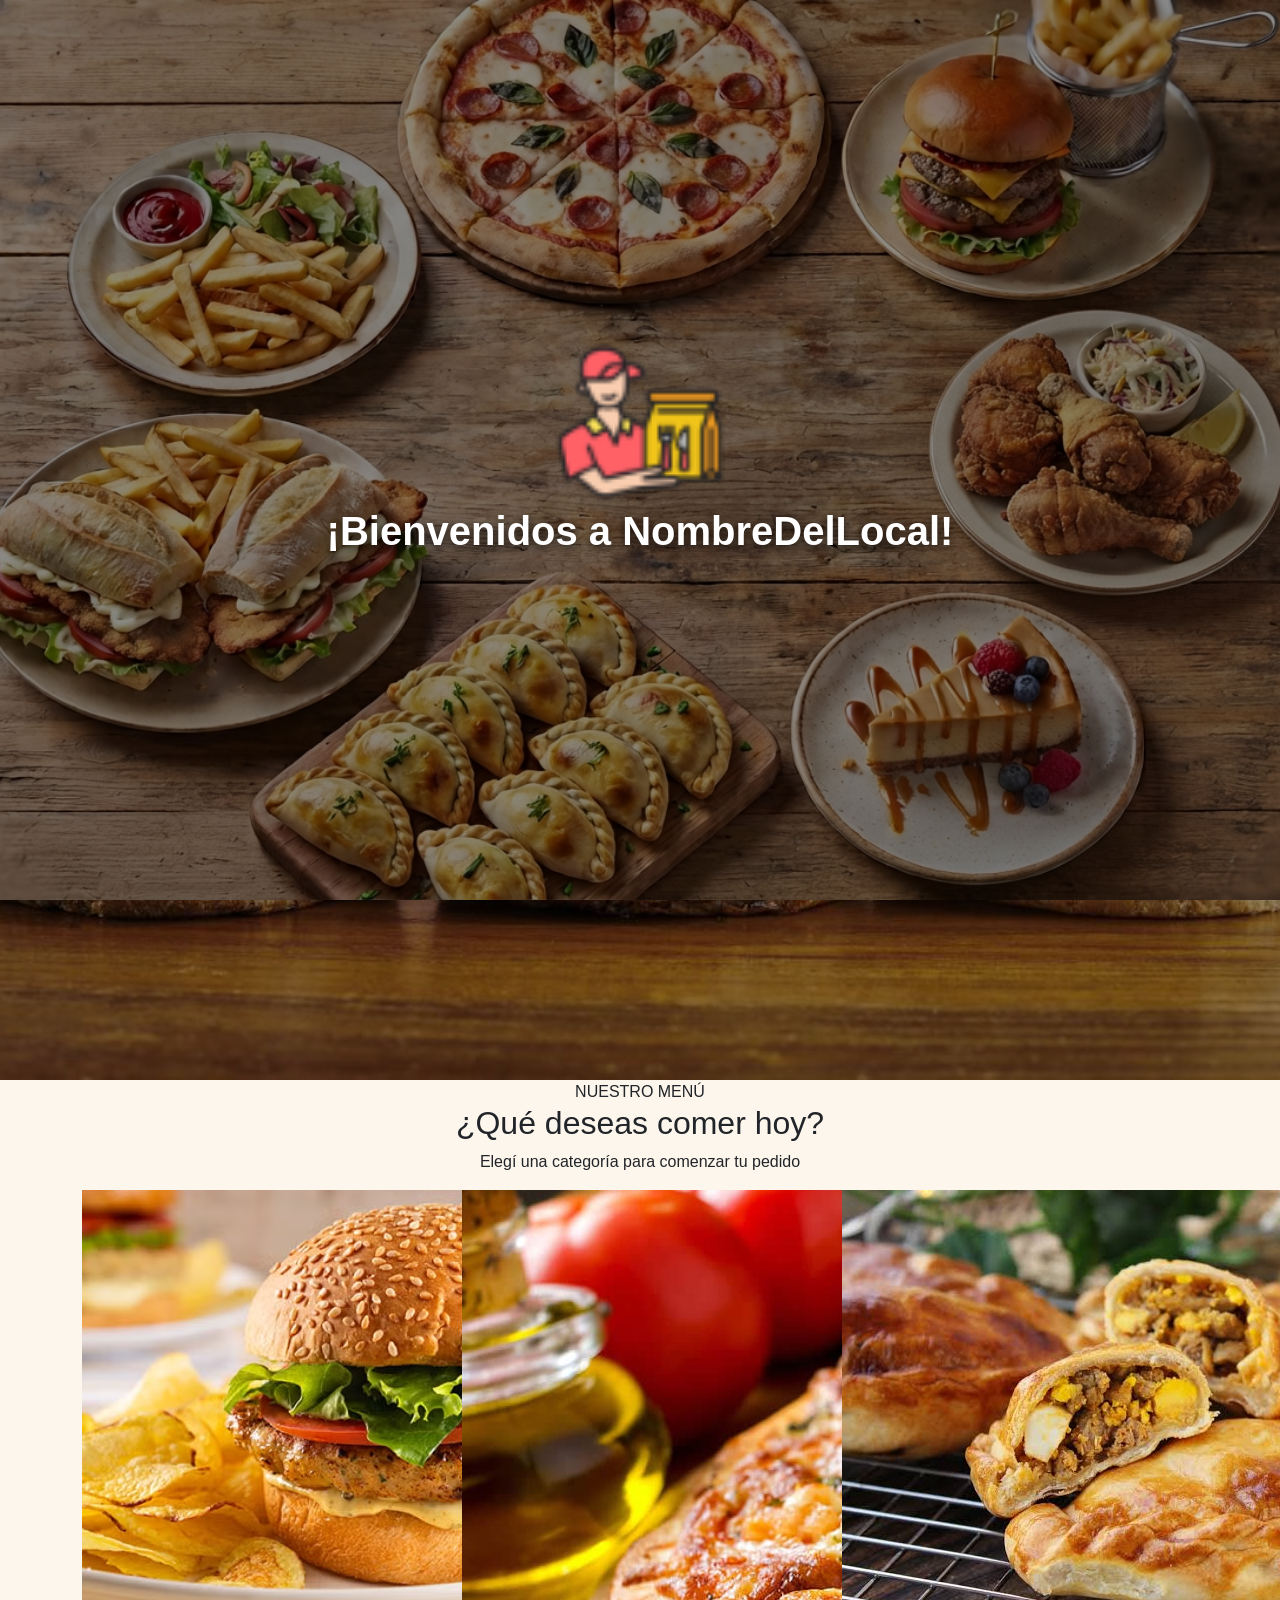
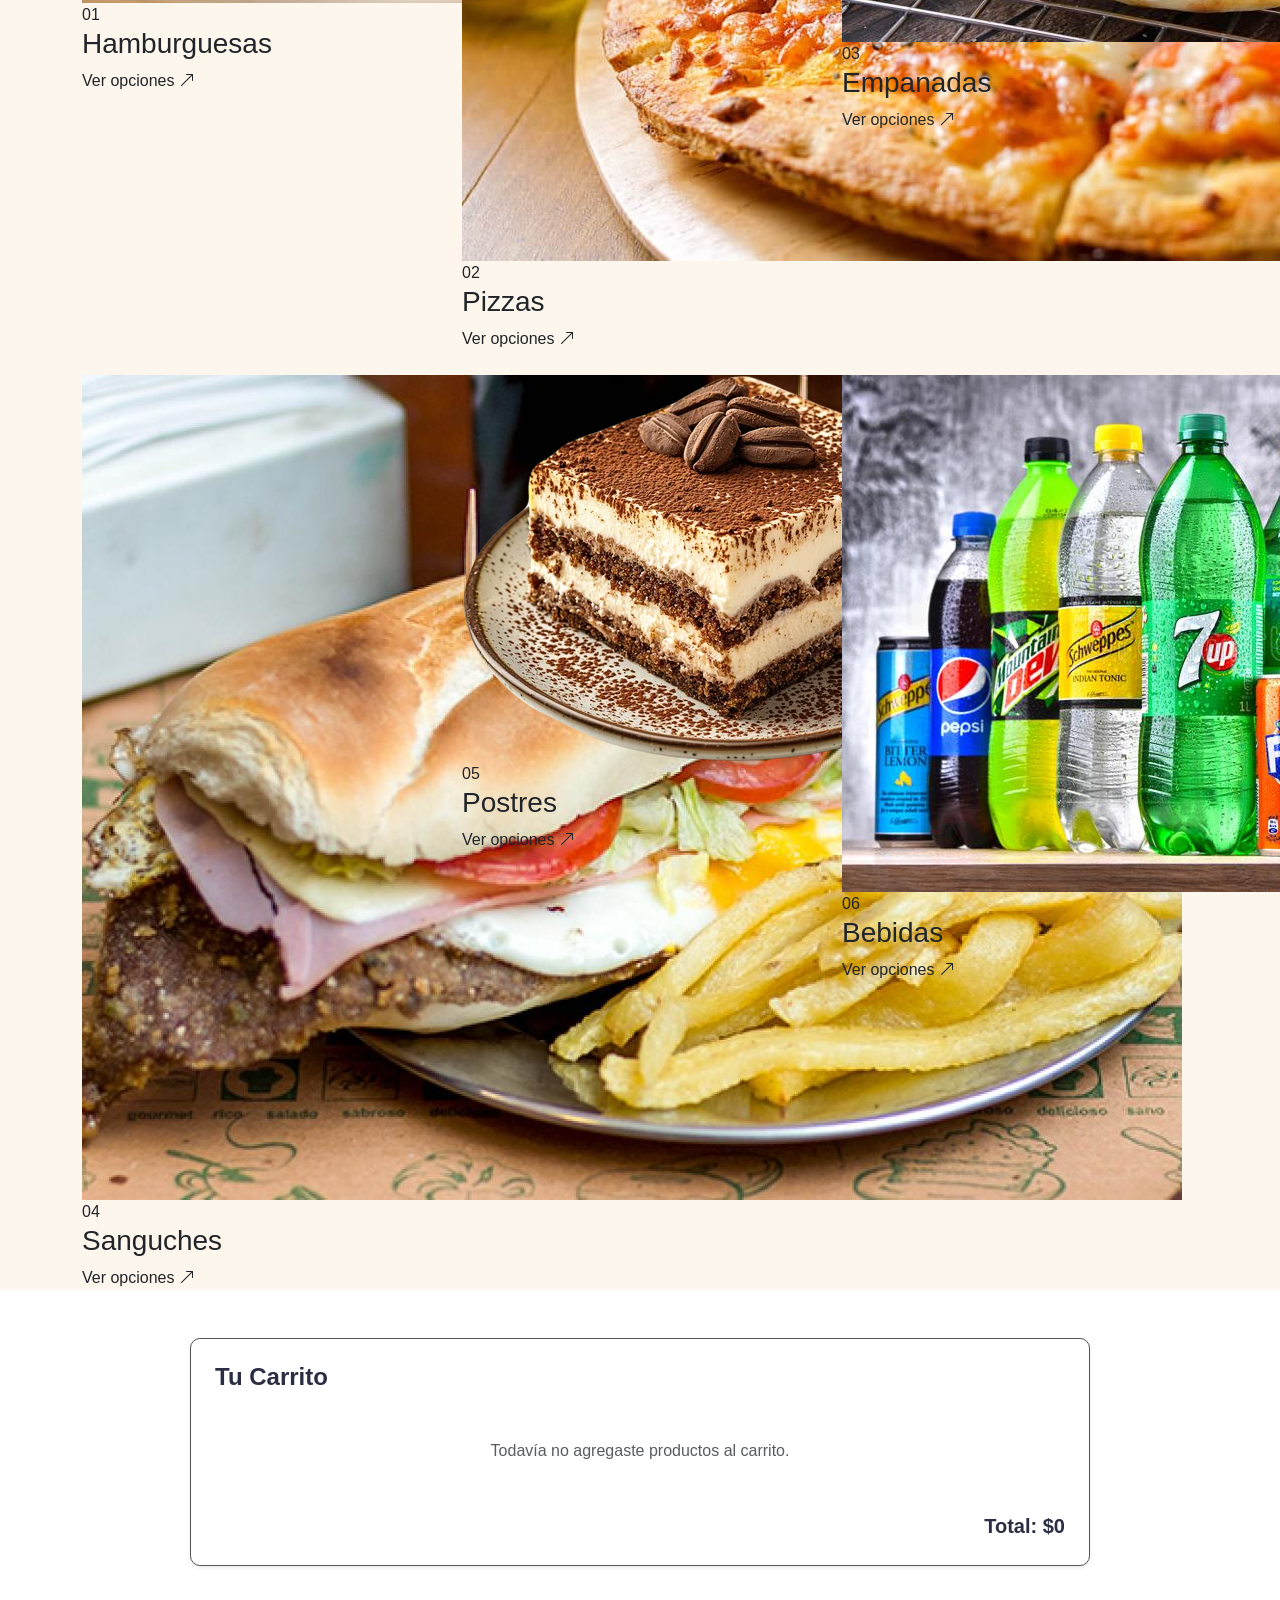
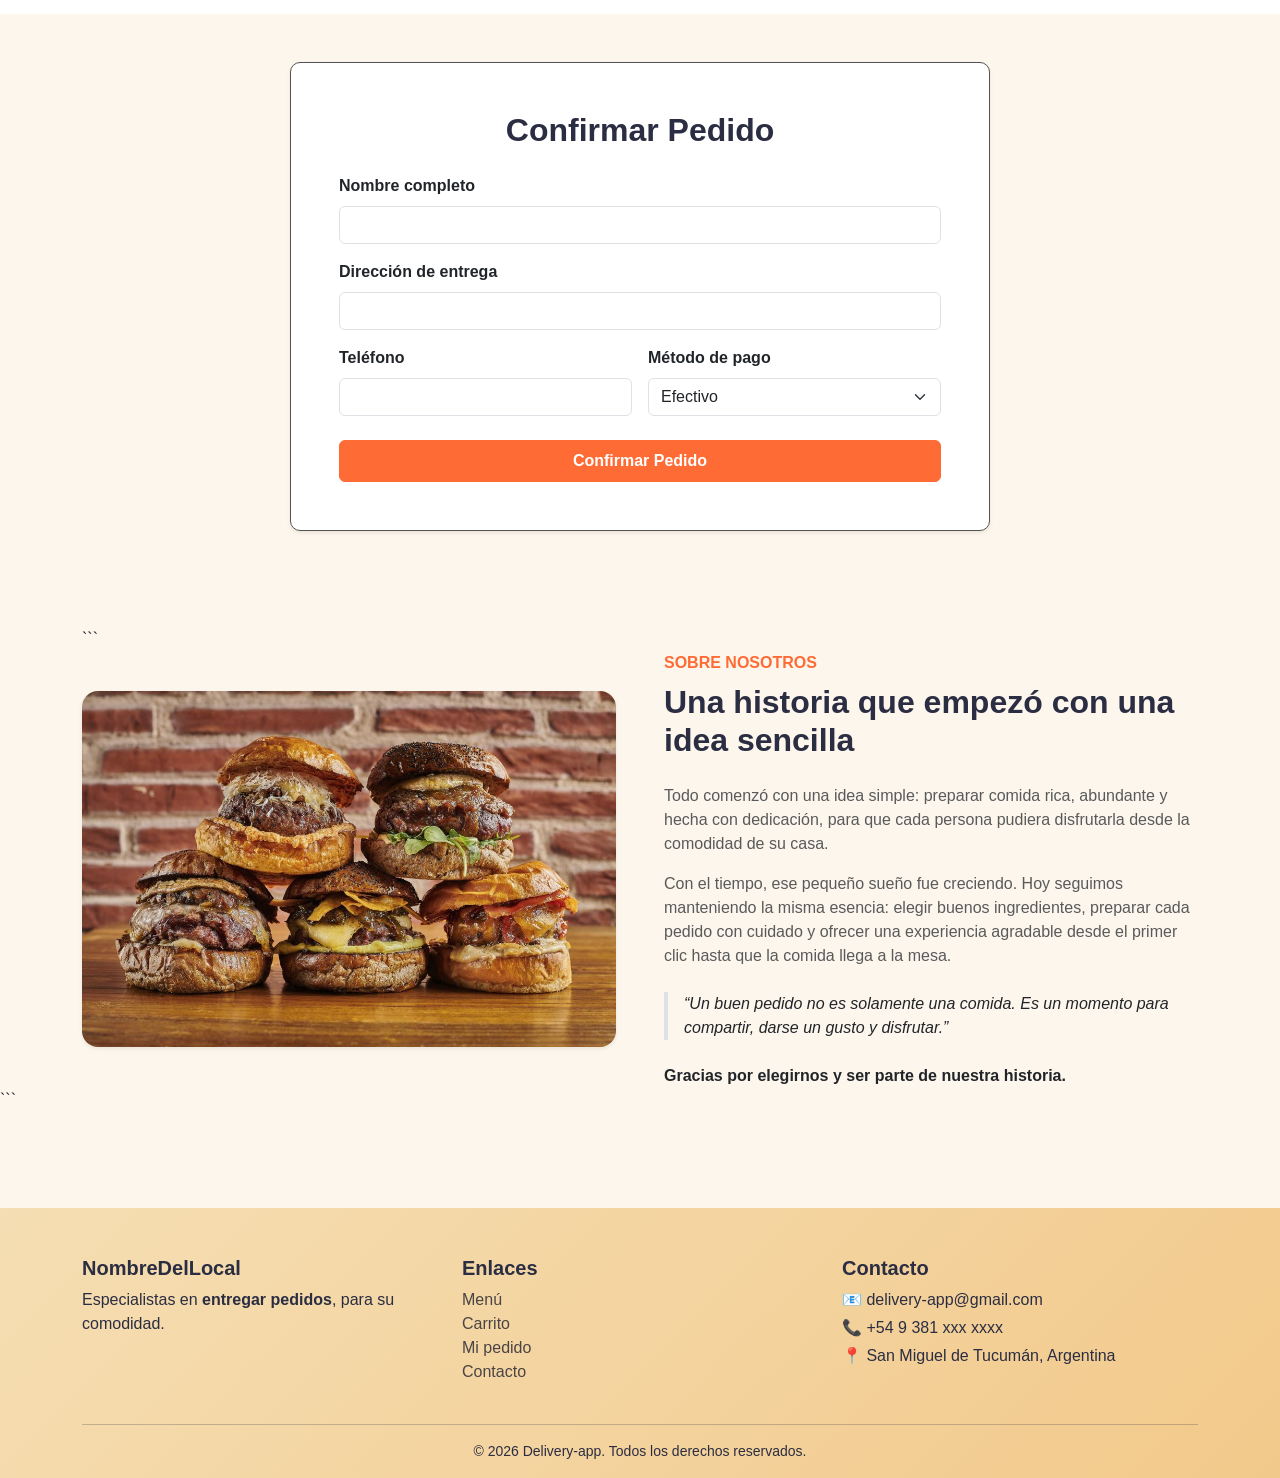
==== index.html @ f0e3ca79 "Merge branch 'dev' into feature/maquetado-header-presentacion-menuGeneral" ====
<!DOCTYPE html>
<html lang="es">
<head>
    <meta charset="UTF-8">
    <meta name="description" content="Aplicación web de pedidos de comida estilo delivery">
    <meta name="keywords" content="HTML, CSS, JavaScript, Bootstrap">
    <meta name="author" content="Pablo Cano, Kevin Mendoza, Alberto Exequiel and Matias Maza">
    <meta name="robots" content="index, follow">
    <meta name="viewport" content="width=device-width, initial-scale=1.0">
    <meta property="og:title" content="Delivery App - Pedidos de comida">
    <meta property="og:description" content="Pedí tu comida favorita online">
    <meta property="og:image" content="media/preview.jpg">
    <link href="https://cdn.jsdelivr.net/npm/bootstrap@5.3.3/dist/css/bootstrap.min.css" rel="stylesheet">
    <link rel="stylesheet" href="https://cdn.jsdelivr.net/npm/bootstrap-icons@1.11.3/font/bootstrap-icons.css">
    <link rel="stylesheet" href="style.css">
    <link rel="icon" href="media/favicon.ico" type="image/x-icon">
    <title>Delivery App</title>
</head>
<body>

    <!-- PRESENTACIÓN -->
    <div id="intro-screen" class="intro-screen">
        <div class="intro-content text-center text-white">
            <img src="media/favicon.ico" alt="Logo de NombreDelLocal" class="intro-logo">
            <h1 class="fw-bold">
                ¡Bienvenidos a NombreDelLocal!
            </h1>
        </div>
    </div>

    <!-- HEADER / HERO -->
    <header id="inicio" class="hero position-relative">

        <!-- CARRUSEL BOOTSTRAP -->
        <div id="heroCarousel" class="carousel slide hero-carousel" data-bs-ride="carousel" data-bs-interval="4000">
            <div class="carousel-inner h-100">
                <div class="carousel-item active h-100">
                    <img src="media/carrusel-producto1.jpg" class="d-block w-100 h-100 object-fit-cover"
                        alt="Hamburguesa de NombreDelLocal">
                </div>
                <div class="carousel-item h-100">
                    <img src="media/carrusel-producto2.avif" class="d-block w-100 h-100 object-fit-cover"
                        alt="Pizza de NombreDelLocal">
                </div>
                <div class="carousel-item h-100">
                    <img src="media/carrusel-producto3.jpg" class="d-block w-100 h-100 object-fit-cover"
                        alt="Sandwich de milanesa de NombreDelLocal">
                </div>
                <div class="carousel-item h-100">
                    <img src="media/carrusel-producto4.jpg" class="d-block w-100 h-100 object-fit-cover"
                        alt="Empanadas de NombreDelLocal">
                </div>
                <div class="carousel-item h-100">
                    <img src="media/carrusel-producto5.avif" class="d-block w-100 h-100 object-fit-cover"
                        alt="Postres de NombreDelLocal">
                </div>
            </div>
        </div>

        <!-- Oscurecimiento del carrusel -->
        <div class="hero-overlay"></div>

        <!-- NAVBAR -->
        <nav class="navbar navbar-expand-lg brand-navbar">
            <div class="container-fluid px-4">
                <button class="navbar-toggler ms-auto" type="button" data-bs-toggle="collapse"
                    data-bs-target="#navbarNav" aria-controls="navbarNav" aria-expanded="false" aria-label="Abrir menú">
                    <span class="navbar-toggler-icon"></span>
                </button>
                <div class="collapse navbar-collapse" id="navbarNav">
                    <ul class="navbar-nav w-100 justify-content-around align-items-center">
                        <li class="nav-item">
                            <a class="nav-link" href="#inicio">
                                Inicio
                            </a>
                        </li>
                        <li class="nav-item">
                            <a class="nav-link" href="#menu">
                                Menú
                            </a>
                        </li>
                        <li class="nav-item">
                            <a class="nav-link" href="#pedido">
                                Mi pedido
                            </a>
                        </li>
                        <li class="nav-item">
                            <a class="nav-link" href="#sobre-nosotros">
                                Sobre Nosotros
                            </a>
                        </li>
                        <li class="nav-item">
                            <a class="nav-link" href="#contacto">
                                Contacto
                            </a>
                        </li>
                    </ul>
                </div>
            </div>
        </nav>


        <!-- CONTENIDO DEL HERO -->
        <div class="hero-content position-relative text-center text-white">
            <img src="media/favicon.ico" alt="Logo de NombreDelLocal" class="hero-logo">
            <h1 class="display-4 fw-bold">
                ¡Bienvenidos a NombreDelLocal!
            </h1>
        </div>

    </header>

    <main>

        <!-- SECCIÓN MENÚ -->
<section id="menu" class="menu-section">

    <div class="container">

        <!-- Encabezado -->
        <div class="menu-header text-center">
            <span class="menu-kicker">NUESTRO MENÚ</span>

            <h2>¿Qué deseas comer hoy?</h2>

            <p>
                Elegí una categoría para comenzar tu pedido
            </p>
        </div>


        <!--
        ============================================================
        PUNTO DE CONEXIÓN PARA EL SUBMENÚ
        ============================================================

        COMPAÑERO:
        Las tarjetas de abajo representan las CATEGORÍAS GENERALES.

        Cada una tiene un atributo "data-category" que identifica
        la categoría seleccionada:

            hamburguesas
            pizzas
            empanadas
            sanguches
            postres
            bebidas

        Cuando desarrolles el SUBMENÚ DE PRODUCTOS, podés utilizar
        estos atributos para detectar qué categoría seleccionó
        el usuario.

        Ejemplo:

            data-category="hamburguesas"

        También podés agregar acá el contenedor donde aparecerán
        los productos específicos después de seleccionar una
        categoría.

        NO ES NECESARIO MODIFICAR EL DISEÑO DE ESTAS TARJETAS.
        ============================================================
        -->


        <!-- Contenedor general de categorías -->
        <div class="menu-categories">

            <div class="row g-4 justify-content-center">


                <!-- *Hamburguesas* -->
                <div class="col-12 col-sm-6 col-lg-4">

                    <div
                        class="category-card"
                        data-category="hamburguesas"
                    >

                        <img
                            src="media/producto1.avif"
                            alt="Hamburguesas"
                            class="category-image"
                        >

                        <div class="category-overlay">

                            <div class="category-content">

                                <span class="category-number">01</span>

                                <h3>Hamburguesas</h3>

                                <span class="category-action">
                                    Ver opciones
                                    <i class="bi bi-arrow-up-right"></i>
                                </span>

                            </div>

                        </div>

                    </div>

                </div>


                <!-- *Pizzas* -->
                <div class="col-12 col-sm-6 col-lg-4">

                    <div
                        class="category-card"
                        data-category="pizzas"
                    >

                        <img
                            src="media/producto2.jpg"
                            alt="Pizzas"
                            class="category-image"
                        >

                        <div class="category-overlay">

                            <div class="category-content">

                                <span class="category-number">02</span>

                                <h3>Pizzas</h3>

                                <span class="category-action">
                                    Ver opciones
                                    <i class="bi bi-arrow-up-right"></i>
                                </span>

                            </div>

                        </div>

                    </div>

                </div>


                <!-- *Empanadas* -->
                <div class="col-12 col-sm-6 col-lg-4">

                    <div
                        class="category-card"
                        data-category="empanadas"
                    >

                        <img
                            src="media/producto4.jpg"
                            alt="Empanadas"
                            class="category-image"
                        >

                        <div class="category-overlay">

                            <div class="category-content">

                                <span class="category-number">03</span>

                                <h3>Empanadas</h3>

                                <span class="category-action">
                                    Ver opciones
                                    <i class="bi bi-arrow-up-right"></i>
                                </span>

                            </div>

                        </div>

                    </div>

                </div>


                <!-- *Sanguches* -->
                <div class="col-12 col-sm-6 col-lg-4">

                    <div
                        class="category-card"
                        data-category="sanguches"
                    >

                        <img
                            src="media/producto3.png"
                            alt="Sanguches"
                            class="category-image"
                        >

                        <div class="category-overlay">

                            <div class="category-content">

                                <span class="category-number">04</span>

                                <h3>Sanguches</h3>

                                <span class="category-action">
                                    Ver opciones
                                    <i class="bi bi-arrow-up-right"></i>
                                </span>

                            </div>

                        </div>

                    </div>

                </div>


                <!-- *Postres* -->
                <div class="col-12 col-sm-6 col-lg-4">

                    <div
                        class="category-card"
                        data-category="postres"
                    >

                        <img
                            src="media/producto5.webp"
                            alt="Postres"
                            class="category-image"
                        >

                        <div class="category-overlay">

                            <div class="category-content">

                                <span class="category-number">05</span>

                                <h3>Postres</h3>

                                <span class="category-action">
                                    Ver opciones
                                    <i class="bi bi-arrow-up-right"></i>
                                </span>

                            </div>

                        </div>

                    </div>

                </div>


                <!-- *Bebidas* -->
                <div class="col-12 col-sm-6 col-lg-4">

                    <div
                        class="category-card"
                        data-category="bebidas"
                    >

                        <img
                            src="media/producto6.jpg"
                            alt="Bebidas"
                            class="category-image"
                        >

                        <div class="category-overlay">

                            <div class="category-content">

                                <span class="category-number">06</span>

                                <h3>Bebidas</h3>

                                <span class="category-action">
                                    Ver opciones
                                    <i class="bi bi-arrow-up-right"></i>
                                </span>

                            </div>

                        </div>

                    </div>

                </div>


            </div>

        </div>

    </div>

</section>

        <!-- SECCIÓN CARRITO -->
        <aside id="carrito" class="py-5 bg-white">
            <div class="container">
                <div class="card shadow-sm brand-card mx-auto" style="max-width: 900px;">
                    <div class="card-body p-4">
                        <h2 class="h4 fw-bold mb-4 brand-title">Tu Carrito</h2>
                        <ul class="list-group list-group-flush">
                            <li class="list-group-item d-flex flex-column flex-md-row align-items-md-center justify-content-between gap-3 py-3" data-id="1">
                                <span class="fw-bold">Hamburguesa Clásica</span>
                                <div class="d-flex align-items-center gap-2">
                                    <button class="btn btn-sm brand-btn-primary" type="button">-</button>
                                    <span class="fw-bold">1</span>
                                    <button class="btn btn-sm brand-btn-primary" type="button">+</button>
                                </div>
                                <span class="fw-bold text-end">$11.999</span>
                                <button class="btn btn-sm btn-danger" type="button">Eliminar</button>
                            </li>
                        </ul>
                        <div class="d-flex justify-content-end mt-4">
                            <p class="fs-5 fw-bold brand-title mb-0">Total: <span id="total-precio">$11.999</span></p>
                        </div>
                    </div>
                </div>
            </div>
        </aside>

        <!-- SECCIÓN FORMULARIO DE PEDIDO -->
        <section id="pedido" class="py-5">
            <div class="container">
                <div class="card shadow-sm brand-card mx-auto" style="max-width: 700px;">
                    <div class="card-body p-4 p-md-5">
                        <h2 class="text-center fw-bold mb-4 brand-title">Confirmar Pedido</h2>
                        <form id="form-pedido" class="row g-3">
                            <div class="col-12">
                                <label for="nombre" class="form-label fw-semibold">Nombre completo</label>
                                <input type="text" class="form-control" id="nombre" name="nombre" required>
                            </div>

                            <div class="col-12">
                                <label for="direccion" class="form-label fw-semibold">Dirección de entrega</label>
                                <input type="text" class="form-control" id="direccion" name="direccion" required>
                            </div>

                            <div class="col-12 col-md-6">
                                <label for="telefono" class="form-label fw-semibold">Teléfono</label>
                                <input type="tel" class="form-control" id="telefono" name="telefono" required>
                            </div>

                            <div class="col-12 col-md-6">
                                <label for="metodo-pago" class="form-label fw-semibold">Método de pago</label>
                                <select class="form-select" id="metodo-pago" name="metodo-pago">
                                    <option value="efectivo">Efectivo</option>
                                    <option value="tarjeta">Tarjeta</option>
                                    <option value="transferencia">Transferencia</option>
                                </select>
                            </div>

                            <div class="col-12 mt-4">
                                <button type="submit" class="btn brand-btn-primary w-100 py-2 fw-bold">Confirmar Pedido</button>
                            </div>
                        </form>
                    </div>
                </div>
            </div>
        </section>

        <!-- SECCIÓN CONFIRMACIÓN -->
        <section id="confirmacion" class="py-5 d-none">
            <div class="container">
                <div class="alert brand-alert-success text-center mx-auto p-4 shadow-sm" style="max-width: 700px;">
                    <h2 class="h4 fw-bold">¡Pedido Confirmado!</h2>
                    <p class="mb-1">Gracias por tu compra. Tu pedido está siendo preparado.</p>
                    <p id="resumen-pedido" class="fw-bold mb-0"></p>
                </div>
            </div>
        </section>

        <!-- SECCIÓN SOBRE NOSOTROS -->

        <section id="sobre-nosotros" class="py-5">
            <div class="container">

        ```
            <div class="row align-items-center g-5">

                <!-- Imagen -->
                <div class="col-12 col-lg-6">
                    <img
                        src="media/carrusel-producto1.jpg"
                        class="img-fluid rounded-4 shadow-sm w-100"
                        alt="Comida preparada por NombreDelLocal"
                    >
                </div>

                <!-- Historia -->
                <div class="col-12 col-lg-6">

                    <p class="fw-bold mb-2 brand-precio">
                        SOBRE NOSOTROS
                    </p>

                    <h2 class="fw-bold mb-4 brand-title">
                        Una historia que empezó con una idea sencilla
                    </h2>

                    <p class="text-muted">
                        Todo comenzó con una idea simple: preparar comida rica,
                        abundante y hecha con dedicación, para que cada persona
                        pudiera disfrutarla desde la comodidad de su casa.
                    </p>

                    <p class="text-muted">
                        Con el tiempo, ese pequeño sueño fue creciendo. Hoy
                        seguimos manteniendo la misma esencia: elegir buenos
                        ingredientes, preparar cada pedido con cuidado y ofrecer
                        una experiencia agradable desde el primer clic hasta
                        que la comida llega a la mesa.
                    </p>

                    <blockquote class="border-start border-4 ps-3 my-4">
                        <p class="fst-italic mb-0">
                            “Un buen pedido no es solamente una comida.
                            Es un momento para compartir, darse un gusto
                            y disfrutar.”
                        </p>
                    </blockquote>

                    <p class="fw-bold mb-0">
                        Gracias por elegirnos y ser parte de nuestra historia.
                    </p>

                </div>

            </div>

        </div>
        ```

        </section>



    </main>

    <!-- FOOTER -->
    <footer class="brand-footer pt-5 pb-3 mt-5">
        <div class="container">
            <div class="row g-4">
                <div class="col-12 col-md-4">
                    <h3 class="h5 fw-bold">NombreDelLocal</h3>
                    <p>Especialistas en <strong>entregar pedidos</strong>, para su comodidad.</p>
                </div>

                <div class="col-12 col-md-4">
                    <h3 class="h5 fw-bold">Enlaces</h3>
                    <ul class="list-unstyled">
                        <li><a href="#menu" class="brand-footer-link">Menú</a></li>
                        <li><a href="#carrito" class="brand-footer-link">Carrito</a></li>
                        <li><a href="#pedido" class="brand-footer-link">Mi pedido</a></li>
                        <li><a href="#contacto" class="brand-footer-link">Contacto</a></li>
                    </ul>
                </div>

                <div class="col-12 col-md-4">
                    <h3 class="h5 fw-bold">Contacto</h3>
                    <p class="mb-1">📧 delivery-app@gmail.com</p>
                    <p class="mb-1">📞 +54 9 381 xxx xxxx</p>
                    <p class="mb-0">📍 San Miguel de Tucumán, Argentina</p>
                </div>
            </div>

            <hr class="mt-4">
            <p class="text-center small mb-0">&copy; 2026 Delivery-app. Todos los derechos reservados.</p>
        </div>
    </footer>

    <!-- MODAL DE JAVASCRIPT -->
    <div class="modal-info-overlay" id="modal-info">
        <div class="modal-info-content">
            <span id="modal-info-cerrar" class="modal-info-cerrar">&times;</span>
            <img id="modal-info-imagen" src="" alt="">
            <div class="modal-info-body">
                <h3 id="modal-info-nombre" class="brand-title fw-bold"></h3>
                <h6 class="fw-bold mt-3 mb-2">Ingredientes</h6>
                <ul id="modal-info-ingredientes" class="mb-3"></ul>
                <h6 class="fw-bold mb-2">Elaboración</h6>
                <p id="modal-info-elaboracion" class="text-muted mb-0"></p>
            </div>
        </div>
    </div>

    <script src="https://cdn.jsdelivr.net/npm/bootstrap@5.3.3/dist/js/bootstrap.bundle.min.js"></script>
    <script src="script.js" defer></script>
</body>
</html>
---- style.css ----
:root {
  --primary: #ff6b35;
  --primary-dark: #e0501c;
  --secondary: #2b2d42;
  --success: #2ecc71;
  --danger: #e63946;
  --background: #fdf6ec;
  --surface: #ffffff;
  --border: #535352;
}

html {
  scroll-behavior: smooth;
}

body {
  background-color: var(--background);
  font-family: Arial, Helvetica, sans-serif;
}

/* PRESENTACIÓN */

.intro-screen {
    position: fixed;
    inset: 0;
    z-index: 9999;
    display: flex;
    align-items: center;
    justify-content: center;
    background-image:
        linear-gradient(
            rgba(0, 0, 0, 0.45),
            rgba(0, 0, 0, 0.45)
        ),
        url("media/imagen-bienvenida.jpg");
    background-size: cover;
    background-position: center;
    opacity: 1;
    visibility: visible;
    transition:
        opacity 0.8s ease,
        visibility 0.8s ease;
}

.intro-screen.intro-complete {
    opacity: 0;
    visibility: hidden;
    pointer-events: none;
}

.intro-logo {
    width: 170px;
    height: 170px;
    object-fit: contain;
    animation:
        logoEntrada 1.2s ease both;
}

.intro-content h1 {
    text-shadow:
        0 3px 10px rgba(0, 0, 0, 0.7);
    animation:
        textoEntrada 1.2s ease 0.25s both;
}

@keyframes logoEntrada {
    from {
        opacity: 0;
        transform: scale(0.65);
    }
    to {
        opacity: 1;
        transform: scale(1);
    }
}

@keyframes textoEntrada {
    from {
        opacity: 0;
        transform: translateY(30px);
    }
    to {
        opacity: 1;
        transform: translateY(0);
    }
}


/* HERO */

.hero {
    min-height: 120vh;
    overflow: hidden;
    background-color: #222;
    display: flex; 
    align-items: center; 
    justify-content: center;
}


/* CARRUSEL */

.hero-carousel {
    position: absolute;
    inset: 0;
    width: 100%;
    height: 100%;
}

.hero-carousel .carousel-item {
    transition:
        transform 1.2s ease-in-out;
}

.hero-carousel img {
    min-height: 100vh;
    object-fit: cover;
}


/* OSCURECIMIENTO DEL HERO */

.hero-overlay {
    position: absolute;
    inset: 0;
    z-index: 1;
    background:
        rgba(0, 0, 0, 0.38);
    pointer-events: none;
}


/* NAVBAR */

.brand-navbar {
    position: absolute;
    top: 0;
    left: 0;
    width: 100%;
    z-index: 10;
    background:
        rgba(28, 29, 41, 0.55);
    backdrop-filter:
        blur(6px);
    -webkit-backdrop-filter:
        blur(6px);
    border-bottom:
        1px solid rgba(255, 255, 255, 0.2);
}

.brand-navbar .nav-link {
    color: var(--primary-dark);
    font-weight: 600;
    transition:
        color 0.3s ease;
}

.brand-navbar .nav-link:hover {
    color: var(--primary);
}

/* BOTÓN MENÚ NAVBAR CELULAR */
.brand-navbar .navbar-toggler {
    border: 2px solid rgba(255, 255, 255, 0.8);
    padding: 8px 10px;
    border-radius: 8px;
}

/* 3 RAYITAS DEL NAVBAR A BLANCO */
.brand-navbar .navbar-toggler-icon {
    background-image: url("data:image/svg+xml,%3csvg xmlns='http://www.w3.org/2000/svg' viewBox='0 0 30 30'%3e%3cpath stroke='rgba%28255,255,255,1%29' stroke-linecap='round' stroke-miterlimit='10' stroke-width='2' d='M4 7h22M4 15h22M4 23h22'/%3e%3c/svg%3e");
}

/* EFECTO AL TOCAR EL NAVBAR */
.brand-navbar .navbar-toggler:hover {
    background-color: rgba(255, 107, 53, 0.25);
    border-color: var(--primary);
}

/* Quita el borde azul que puede aparecer al hacer clic */
.brand-navbar .navbar-toggler:focus {
    box-shadow: 0 0 0 3px rgba(255, 107, 53, 0.35);
}

/* =========================================================
   MENÚ GENERAL
/* HERO CONTENT */

.hero-content {
    z-index: 2;
}

.hero-logo {
    width: 250px;
    height: 250px;
    object-fit: contain;
    border: none;
    box-shadow: none;
}

/* TÍTULOS Y TEXTOS DE MARCA */
.brand-title {
  color: var(--secondary);
}

.brand-precio {
  color: var(--primary);
}

/* TARJETAS (productos, carrito, formulario) */
.brand-card {
  border: 1px solid var(--border);
  border-radius: 10px;
}

/* BOTÓN PRINCIPAL */
.brand-btn-primary {
  background-color: var(--primary);
  border-color: var(--primary);
  color: #fff;
}

.brand-btn-primary:hover {
  background-color: var(--primary-dark);
  border-color: var(--primary-dark);
  color: #fff;
}

/* ALERTA DE CONFIRMACIÓN */
.brand-alert-success {
  background: linear-gradient(135deg, #effae9 0%, #f8fff4 100%);
  border: 1px solid rgba(46, 204, 113, 0.28);
  color: #1d7a3b;
}

/* FOOTER */
.brand-footer {
  background: linear-gradient(135deg, #f5deb3 0%, #f2c98b 100%);
  color: var(--secondary);
}

.brand-footer-link {
  color: #4b4444;
  text-decoration: none;
  transition: color 0.3s;
}

.brand-footer-link:hover {
  color: #6A5ACD;
}

.modal-info-overlay {
  display: none;
  position: fixed;
  inset: 0;
  background: rgba(0, 0, 0, 0.6);
  z-index: 1050;
  align-items: center;
  justify-content: center;
  padding: 20px;
}

.modal-info-overlay.activo {
  display: flex;
}

.modal-info-content {
  background-color: var(--surface);
  border-radius: 14px;
  max-width: 480px;
  width: 100%;
  max-height: 90vh;
  overflow-y: auto;
  position: relative;
  box-shadow: 0 12px 30px rgba(0, 0, 0, 0.25);
}

.modal-info-content img {
  width: 100%;
  height: 240px;
  object-fit: cover;
  border-radius: 14px 14px 0 0;
}

.modal-info-body {
  padding: 24px;
}

.modal-info-cerrar {
  position: absolute;
  top: 12px;
  right: 16px;
  font-size: 1.8rem;
  line-height: 1;
  cursor: pointer;
  color: #fff;
  text-shadow: 0 1px 4px rgba(0, 0, 0, 0.5);
  z-index: 2;
}

.carrito-item-js {
  display: flex;
  justify-content: space-between;
  align-items: center;
}


/* RESPONSIVE (presentación / hero / navbar) */

@media (max-width: 991px) {
    .brand-navbar .navbar-collapse {
        margin-top: 0.5rem;
        padding: 1rem;
        background: rgba(28, 29, 41, 0.35);
        border-radius: 12px;
    }

    .brand-navbar .nav-link {
        width: 100%;
        text-align: center;
    }

    .hero-logo {
        width: 150px;
        height: 150px;
    }

    .hero-content h1 {
        font-size: 2rem;
    }
}

@media (max-width: 600px) {
    .intro-logo {
        width: 130px;
        height: 130px;
    }

    .intro-content h1 {
        font-size: 2rem;
    }

    .hero-logo {
        width: 120px;
        height: 120px;
    }

    .hero-content {
        padding: 1rem;
    }

    .hero-content h1 {
        font-size: 1.8rem;
    }

    .carrito-item-js {
        flex-direction: column;
        align-items: flex-start;
    }
}

/* CSS VIEJO
* {
  box-sizing: border-box;
}

body {
  background-color: var(--background);
  margin: 0;
  font-family: Arial, Helvetica, sans-serif;
}

.oculto {
  display: none;
}

.header {
  background: linear-gradient(135deg, #f5deb3 0%, #f2c98b 100%);
  padding: 0 24px;
}

.header__container {
  max-width: 1100px;
  margin: 0 auto;
  display: flex;
  align-items: center;
  justify-content: space-between;
  height: 76px;
  padding-left: 16px;
}

.header__logo {
  display: flex;
  align-items: center;
  gap: 12px;
}

.header__logo-img {
  width: 40px;
  height: 40px;
  border-radius: 50%;
  object-fit: cover;
  border: 2px solid var(--surface);
  box-shadow: 0 2px 6px rgba(0, 0, 0, 0.15);
}

.header__logo h1 {
  font-size: 1.4rem;
  color: var(--secondary);
  margin: 0;
}

.header__nav-pill {
  list-style: none;
  display: flex;
  gap: 6px;
  margin: 0;
  padding: 6px;
  background-color: var(--surface);
  border-radius: 999px;
  border: 1px solid var(--border);
  box-shadow: 0 2px 8px rgba(0, 0, 0, 0.08);
}

.header__nav-pill a {
  display: inline-block;
  text-decoration: none;
  color: var(--secondary);
  font-weight: 700;
  font-size: 14px;
  letter-spacing: 0.3px;
  padding: 10px 18px;
  border-radius: 999px;
  position: relative;
  transition: color 0.3s ease, background-color 0.3s ease, transform 0.2s ease;
}

.header__nav-pill a:hover {
  background-color: var(--primary);
  color: var(--surface);
  transform: translateY(-2px);
  box-shadow: 0 4px 10px rgba(255, 107, 53, 0.35);
}

.header__nav-pill a:active {
  transform: translateY(0);
}

.menu {
  padding-top: 2rem;
  min-height: 60vh;
}

.menu h2 {
  text-align: center;
  margin-top: 75px;
  margin-bottom: 24px;
}

.menu__grid {
  display: grid;
  grid-template-columns: repeat(auto-fit, minmax(220px, 1fr));
  gap: 20px;
  max-width: 1100px;
  margin: 0 auto;
  padding: 0 24px;
}

.producto {
  background-color: #f5deb3;
  border: 1px solid var(--border);
  border-radius: 10px;
  padding: 16px;
  box-shadow: 0 1px 3px rgba(0, 0, 0, 0.06);
  text-align: inherit;
}

.producto:hover {
  box-shadow: 0 4px 12px rgba(0, 0, 0, 0.10);
}

.producto img {
  width: 100%;
  height: 160px;
  object-fit: cover;
  border-radius: 8px;
}

.producto__nombre {
  font-size: 16px;
  margin: 12px 0 4px;
}

.producto__descripcion {
  font-size: 13px;
  color: var(--text-muted);
}

.producto__precio {
  font-weight: 600;
  color: var(--primary);
  font-size: 18px;
}

.producto__agregar {
  background-color: var(--primary);
  color: var(--surface);
  border: none;
  padding: 10px 16px;
  border-radius: 6px;
  cursor: pointer;
  margin-top: 8px;
}

.producto__agregar:hover {
  background-color: var(--primary-dark);
}

@media (max-width: 900px) {
  .menu__grid {
    grid-template-columns: repeat(auto-fit, minmax(180px, 1fr));
  }
}

@media (max-width: 600px) {
  .menu h2 {
    margin-top: 32px;
    font-size: 1.5rem;
  }

  .menu__grid {
    grid-template-columns: 1fr;
    padding: 0 16px;
  }
}

.carrito {
  max-width: 900px;
  margin: 40px auto;
  padding: 30px;
  background-color: var(--surface);
  border: 1px solid var(--border);
  border-radius: 12px;
}

.carrito h2 {
  margin-top: 0;
  margin-bottom: 25px;
  color: var(--secondary);
}

.carrito__lista {
  list-style: none;
  padding: 0;
  margin: 0;
}

.carrito__item {
  display: flex;
  align-items: center;
  justify-content: space-between;
  gap: 20px;
  padding: 20px 0;
  border-bottom: 1px solid var(--border);
}

.carrito__item-nombre {
  font-weight: bold;
  color: var(--text);
  flex: 1;
}

.carrito__item-cantidad {
  display: flex;
  align-items: center;
  gap: 10px;
}

.cantidad__restar,
.cantidad__sumar {
  width: 32px;
  height: 32px;
  border: none;
  border-radius: 6px;
  background-color: var(--primary);
  color: white;
  font-size: 18px;
  cursor: pointer;
}

.cantidad__restar:hover,
.cantidad__sumar:hover {
  background-color: var(--primary-dark);
}

.cantidad__valor {
  min-width: 25px;
  text-align: center;
  font-weight: bold;
}

.carrito__item-subtotal {
  min-width: 80px;
  text-align: right;
  font-weight: bold;
  color: var(--text);
}

.carrito__item-eliminar {
  border: none;
  padding: 8px 12px;
  border-radius: 6px;
  background-color: var(--danger);
  color: white;
  cursor: pointer;
}

.carrito__item-eliminar:hover {
  opacity: 0.85;
}

.carrito__total {
  display: flex;
  justify-content: flex-end;
  margin-top: 25px;
  font-size: 20px;
  font-weight: bold;
  color: var(--secondary);
}

@media (max-width: 600px) {
  .carrito {
    margin: 20px 15px;
    padding: 20px;
  }

  .carrito__item {
    flex-direction: column;
    align-items: flex-start;
    gap: 15px;
  }

  .carrito__item-nombre {
    width: 100%;
  }

  .carrito__item-cantidad {
    width: 100%;
    justify-content: flex-start;
  }

  .carrito__item-subtotal {
    text-align: left;
  }

  .carrito__item-eliminar {
    width: 100%;
  }

  .carrito__total {
    justify-content: space-between;
  }
}

.formulario-pedido {
  max-width: 700px;
  margin: 40px auto 0;
  padding: 32px 28px;
  background: rgba(255, 255, 255, 0.78);
  border: 1px solid rgba(83, 83, 82, 0.18);
  border-radius: 18px;
  box-shadow: 0 10px 22px rgba(43, 45, 66, 0.08);
}

.formulario-pedido h2 {
  margin: 0 0 24px;
  font-size: clamp(1.8rem, 2vw, 2.3rem);
  text-align: center;
  color: var(--secondary);
}

#form-pedido {
  display: grid;
  gap: 20px;
}

.campo {
  display: flex;
  flex-direction: column;
  gap: 8px;
}

.campo label {
  font-size: 0.95rem;
  font-weight: 700;
  color: var(--secondary);
}

.campo input,
.campo select {
  width: 100%;
  box-sizing: border-box;
  padding: 14px 16px;
  border: 1.5px solid rgba(83, 83, 82, 0.22);
  border-radius: 10px;
  background: #fffdf9;
  color: var(--text);
  font-size: 1rem;
  transition: border-color 0.2s ease, box-shadow 0.2s ease;
}

.campo input:focus,
.campo select:focus {
  outline: none;
  border-color: var(--primary);
  box-shadow: 0 0 0 4px rgba(255, 107, 53, 0.12);
}

.btn-confirmar {
  margin-top: 10px;
  border: none;
  border-radius: 10px;
  padding: 15px 20px;
  font-size: 1rem;
  font-weight: 700;
  color: var(--surface);
  background: linear-gradient(135deg, var(--primary) 0%, var(--primary-dark) 100%);
  cursor: pointer;
  transition: transform 0.2s ease, box-shadow 0.2s ease;
  box-shadow: 0 8px 18px #ff6b352e;
}

.btn-confirmar:hover {
  transform: translateY(-1px);
  box-shadow: 0 10px 20px rgba(255, 107, 53, 0.22);
}

@media (max-width: 600px) {
  .formulario-pedido {
    margin: 24px 16px 0;
    padding: 20px 16px;
  }
}

.confirmacion {
  max-width: 700px;
  margin: 28px auto 0;
  padding: 28px 24px;
  border-radius: 16px;
  border: 1px solid rgba(46, 204, 113, 0.28);
  background: linear-gradient(135deg, #effae9 0%, #f8fff4 100%);
  text-align: center;
  box-shadow: 0 8px 18px rgba(46, 204, 113, 0.08);
}

.confirmacion h2 {
  margin: 0 0 10px;
  color: #1d7a3b;
  font-size: clamp(1.6rem, 2vw, 2rem);
}

.confirmacion p {
  margin: 8px 0;
  color: var(--secondary);
}

#resumen-pedido {
  font-weight: 700;
  color: var(--secondary);
}

.footer {
  background: linear-gradient(135deg, #f5deb3 0%, #f2c98b 100%);
  color: var(--secondary);
  padding: 40px 20px 20px;
  margin-top: 60px;
}

.footer-contenido {
  display: flex;
  justify-content: space-between;
  flex-wrap: wrap;
  max-width: 1200px;
  margin: 0 auto;
}

.footer p {
  color: var(--secondary);
  font-size: 20px;
  line-height: 1.6;
}

.footer-col {
  flex: 1;
  min-width: 15vw;
  margin: 20px;
}

.footer-col h3 {
  font-size: 30px;
  margin-bottom: 15px;
  color: #151410;
}

.footer-col ul {
  list-style: none;
  padding: 0;
}

.footer-col ul li {
  margin-bottom: 10px;
}

.footer-col ul li a {
  color: #4b4444;
  text-decoration: none;
  transition: color 0.3s;
  font-size: 20px;
}

.footer-col ul li a:hover {
  color: #6A5ACD;
}

.footer-copy {
  text-align: center;
  margin-top: 30px;
  border-top: 1px solid rgba(0, 0, 0, 0.2);
  padding-top: 15px;
  font-size: 14px;
}

@media (max-width: 900px) {
  .footer-contenido {
    justify-content: center;
    text-align: center;
  }

  .footer-col {
    min-width: 40%;
  }
}

@media (max-width: 600px) {
  .footer-contenido {
    flex-direction: column;
    align-items: center;
  }

  .footer-col {
    width: 100%;
    min-width: 0;
    margin: 12px 0;
    text-align: center;
  }
}
*/
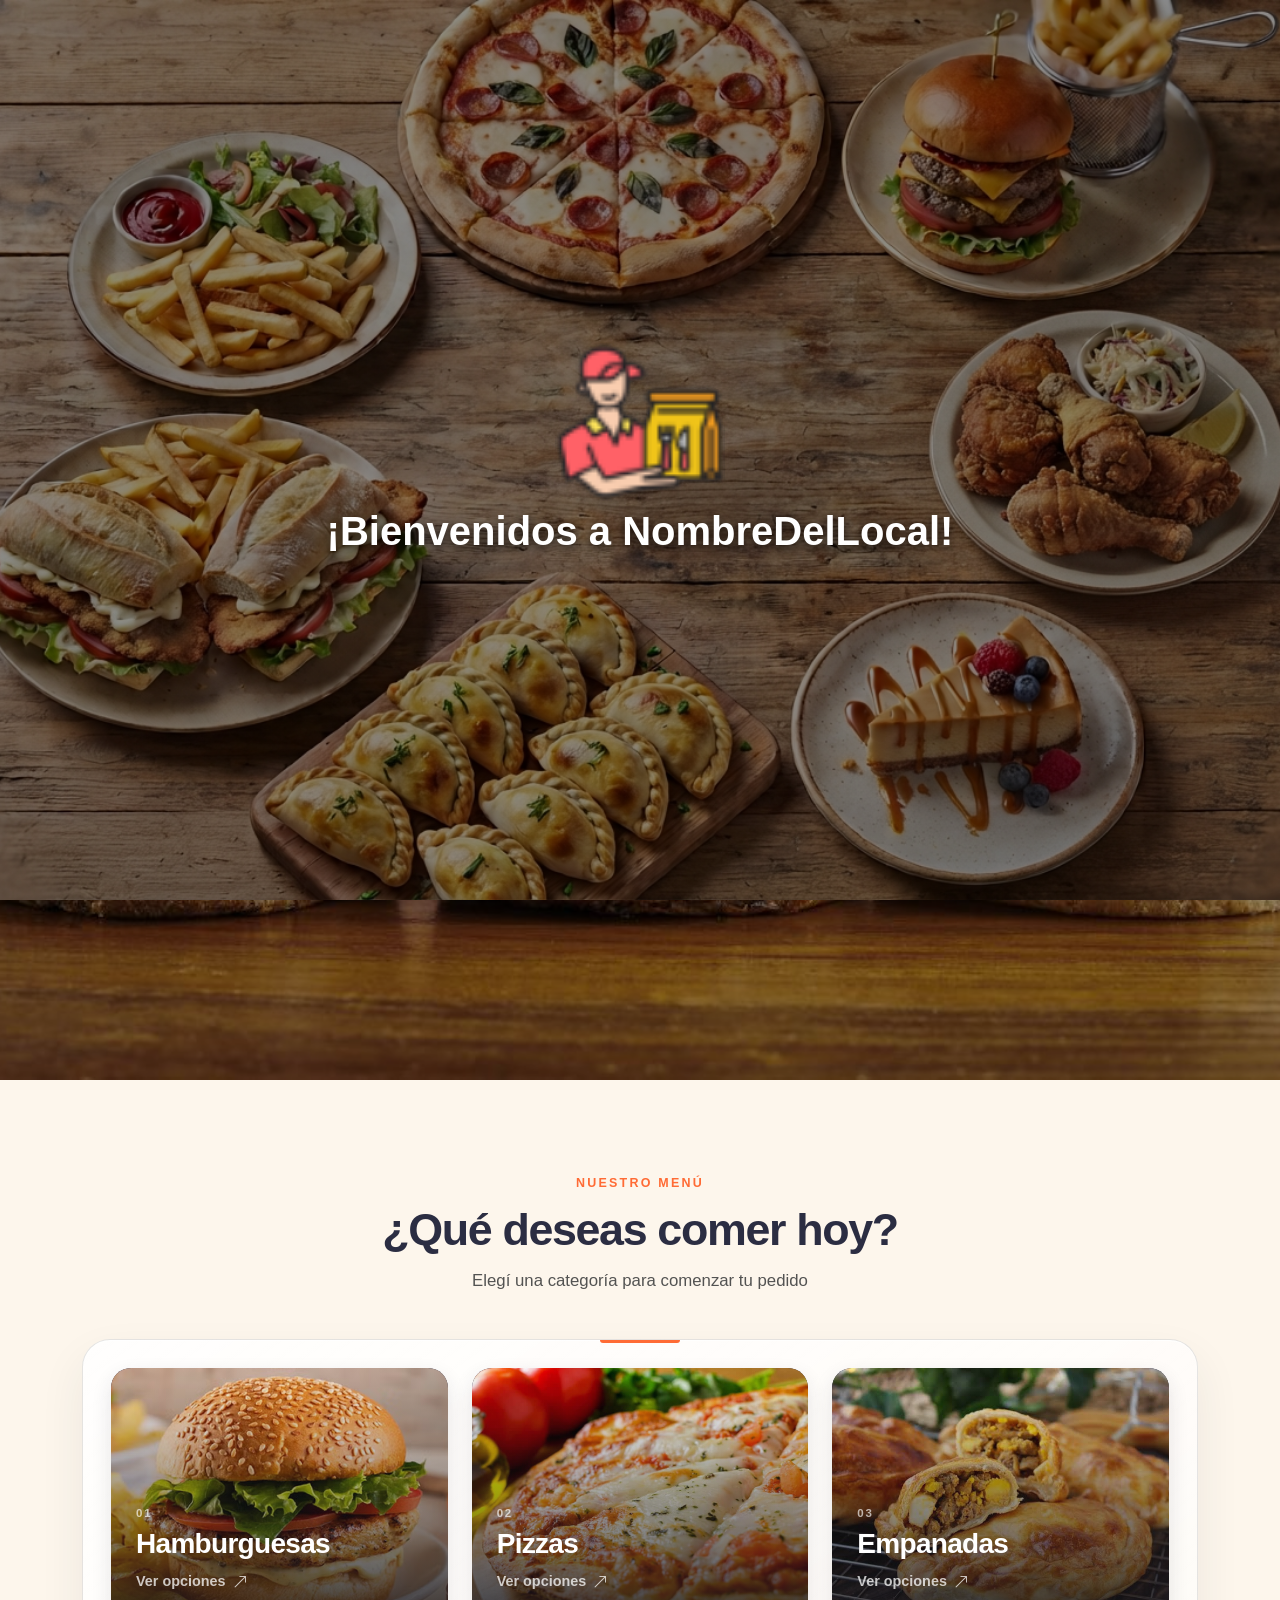
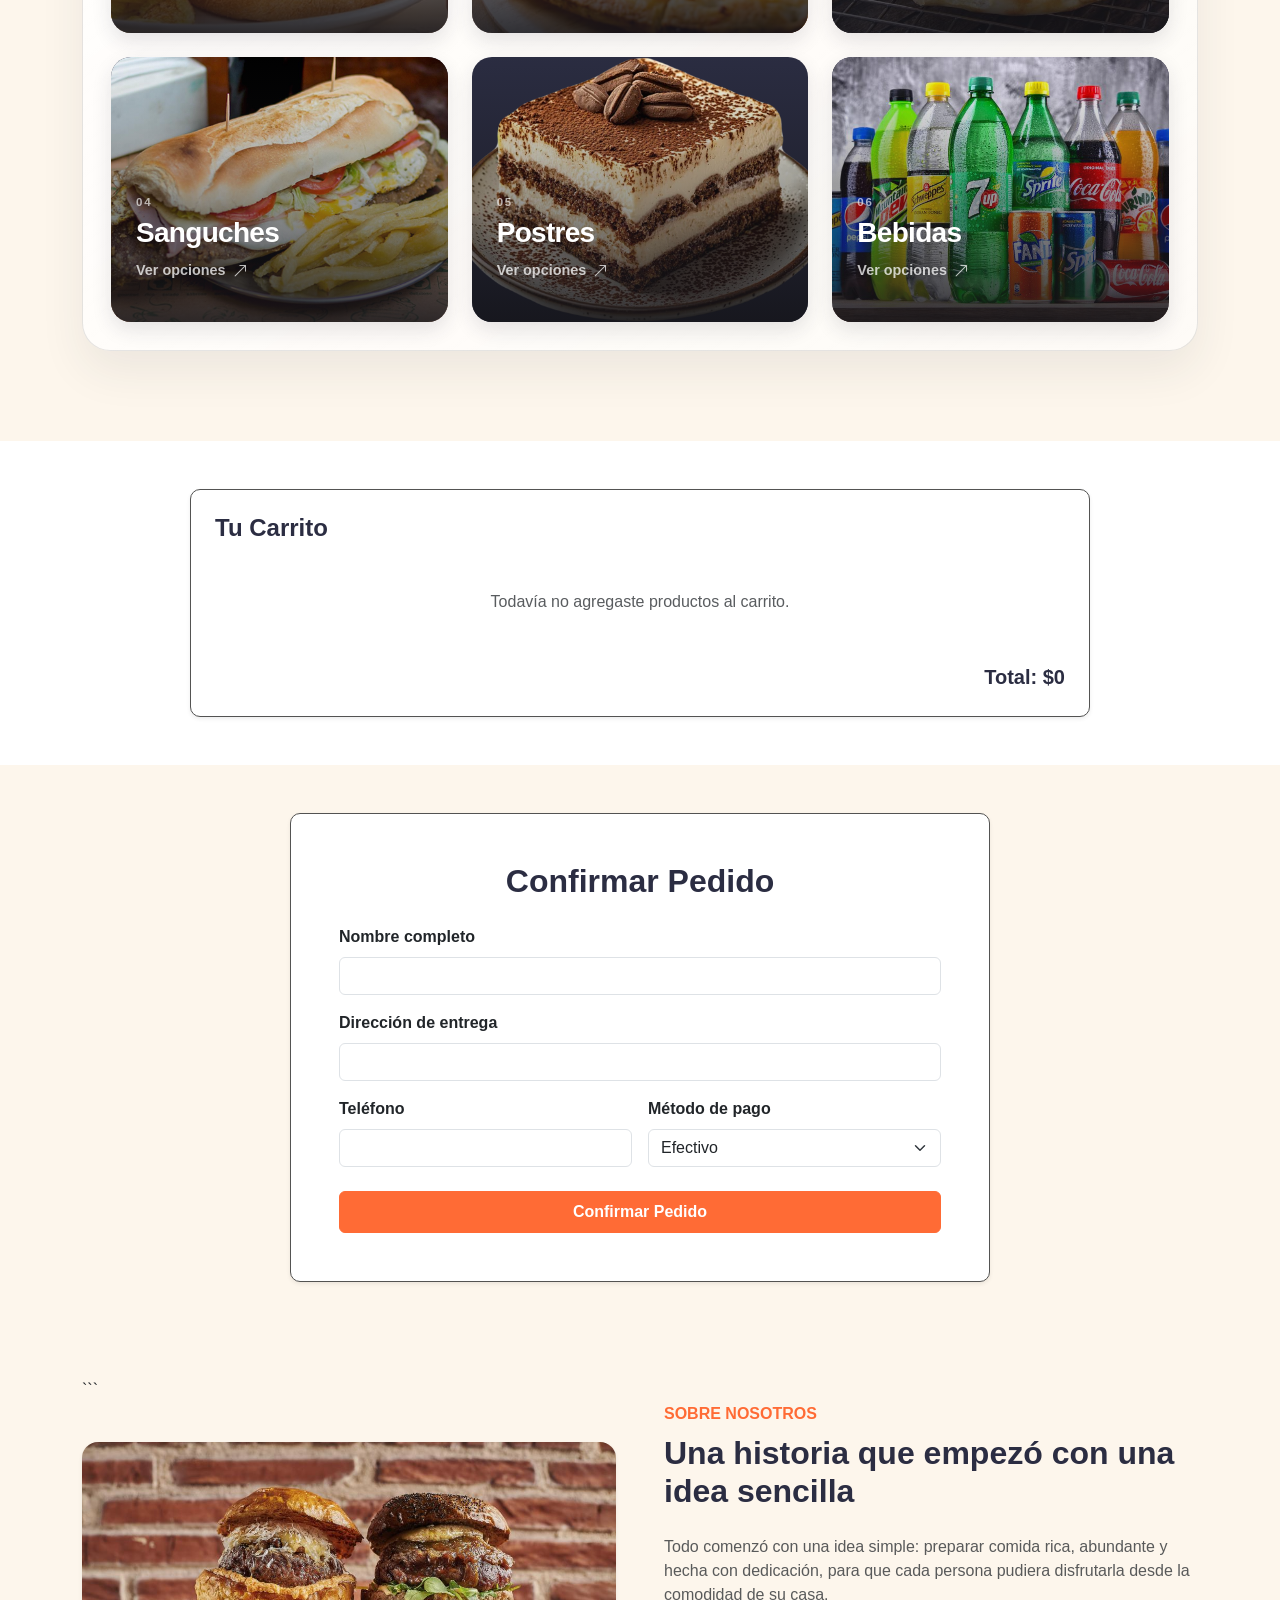
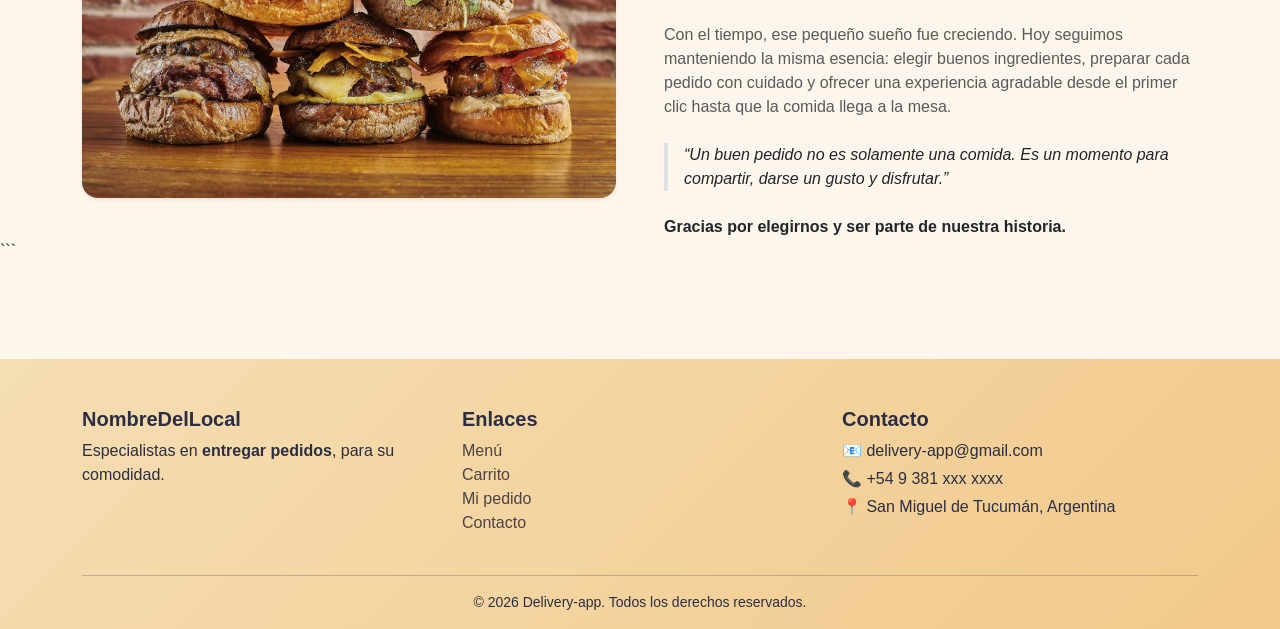
==== commit 73476c5f: "feat: agrega submenú de productos" ====
--- a/index.html
+++ b/index.html
@@ -390,8 +390,16 @@
 
         </div>
 
+        <!-- SUBMENÚ DE PRODUCTOS -->
+        <!-- SUBMENÚ DE PRODUCTOS -->
+        <div id="submenu-productos" class="d-none mt-5">
+            <h3 id="submenu-titulo" class="text-center mb-4"></h3>
+
+            <div id="submenu-lista" class="row g-4 justify-content-center">
+            </div>
+        </div>
+
     </div>
-
 </section>
 
         <!-- SECCIÓN CARRITO -->
--- a/style.css
+++ b/style.css
@@ -184,6 +184,408 @@
 
 /* =========================================================
    MENÚ GENERAL
+========================================================= */
+
+.menu-section {
+    background-color: var(--background);
+    padding: 90px 0;
+}
+
+
+/* ---------------------------------------------------------
+   ENCABEZADO
+--------------------------------------------------------- */
+
+.menu-header {
+    margin-bottom: 45px;
+}
+
+.menu-kicker {
+    display: inline-block;
+
+    margin-bottom: 10px;
+
+    color: var(--primary);
+
+    font-size: 0.78rem;
+    font-weight: 800;
+    letter-spacing: 0.18em;
+}
+
+.menu-header h2 {
+    margin: 0;
+
+    color: var(--secondary);
+
+    font-size: clamp(2rem, 4vw, 2.8rem);
+    font-weight: 800;
+    letter-spacing: -0.03em;
+}
+
+.menu-header p {
+    margin: 12px 0 0;
+
+    color: var(--border);
+
+    font-size: 1.05rem;
+}
+
+
+/* =========================================================
+   CONTENEDOR GENERAL DE CATEGORÍAS
+
+   Este es el "contenedor grande" que separa visualmente
+   las categorías del fondo de la página.
+========================================================= */
+
+.menu-categories {
+    position: relative;
+
+    padding: 28px;
+
+    background:
+        linear-gradient(
+            145deg,
+            rgba(255, 255, 255, 0.88),
+            rgba(255, 255, 255, 0.55)
+        );
+
+    border: 1px solid rgba(83, 83, 82, 0.15);
+    border-radius: 28px;
+
+    box-shadow:
+        0 20px 45px rgba(43, 45, 66, 0.08),
+        inset 0 1px 0 rgba(255, 255, 255, 0.8);
+}
+
+
+/* Pequeño detalle decorativo */
+
+.menu-categories::before {
+    content: "";
+
+    position: absolute;
+
+    top: 0;
+    left: 50%;
+
+    width: 80px;
+    height: 3px;
+
+    transform: translateX(-50%);
+
+    background: var(--primary);
+
+    border-radius: 0 0 10px 10px;
+}
+
+
+/* =========================================================
+   TARJETAS DE CATEGORÍAS
+========================================================= */
+
+.category-card {
+    position: relative;
+
+    height: 265px;
+
+    overflow: hidden;
+
+    border-radius: 20px;
+
+    background-color: var(--secondary);
+
+    cursor: pointer;
+
+    isolation: isolate;
+
+    box-shadow:
+        0 8px 20px rgba(43, 45, 66, 0.12);
+
+    transition:
+        box-shadow 0.45s cubic-bezier(0.22, 1, 0.36, 1),
+        transform 0.45s cubic-bezier(0.22, 1, 0.36, 1);
+}
+
+
+/* =========================================================
+   IMAGEN
+========================================================= */
+
+.category-image {
+    position: absolute;
+
+    inset: 0;
+
+    width: 100%;
+    height: 100%;
+
+    object-fit: cover;
+
+    transform: scale(1);
+
+    transition:
+        transform 0.8s cubic-bezier(0.16, 1, 0.3, 1),
+        filter 0.6s ease;
+}
+
+
+/* =========================================================
+   CAPA OSCURA
+========================================================= */
+
+.category-overlay {
+    position: absolute;
+
+    inset: 0;
+
+    display: flex;
+    align-items: flex-end;
+
+    padding: 25px;
+
+    background:
+        linear-gradient(
+            to top,
+            rgba(20, 20, 25, 0.88) 0%,
+            rgba(20, 20, 25, 0.48) 42%,
+            rgba(20, 20, 25, 0.02) 100%
+        );
+
+    transition:
+        background 0.5s ease;
+}
+
+
+/* =========================================================
+   CONTENIDO
+========================================================= */
+
+.category-content {
+    position: relative;
+
+    width: 100%;
+
+    transform: translateY(4px);
+
+    transition:
+        transform 0.5s cubic-bezier(0.22, 1, 0.36, 1);
+}
+
+
+/* Número */
+
+.category-number {
+    display: block;
+
+    margin-bottom: 5px;
+
+    color: rgba(255, 255, 255, 0.65);
+
+    font-size: 0.72rem;
+    font-weight: 700;
+
+    letter-spacing: 0.15em;
+
+    transition:
+        color 0.35s ease,
+        transform 0.35s ease;
+}
+
+
+/* Nombre */
+
+.category-overlay h3 {
+    margin: 0;
+
+    color: var(--surface);
+
+    font-size: 1.75rem;
+    font-weight: 800;
+
+    letter-spacing: -0.025em;
+}
+
+
+/* Acción */
+
+.category-action {
+    display: inline-flex;
+
+    align-items: center;
+    gap: 7px;
+
+    margin-top: 10px;
+
+    color: rgba(255, 255, 255, 0.75);
+
+    font-size: 0.9rem;
+    font-weight: 600;
+
+    transition:
+        color 0.35s ease,
+        gap 0.35s ease;
+}
+
+.category-action i {
+    font-size: 0.95rem;
+
+    transition:
+        transform 0.35s ease;
+}
+
+
+/* =========================================================
+   LÍNEA DE ACENTO
+
+   Aparece cuando el usuario pasa el mouse.
+========================================================= */
+
+.category-content::after {
+    content: "";
+
+    display: block;
+
+    width: 0;
+    height: 3px;
+
+    margin-top: 15px;
+
+    background: var(--primary);
+
+    border-radius: 10px;
+
+    transition:
+        width 0.55s cubic-bezier(0.22, 1, 0.36, 1);
+}
+
+
+/* =========================================================
+   HOVER
+========================================================= */
+
+.category-card:hover {
+    transform: translateY(-3px) scale(1.012);
+
+    box-shadow:
+        0 18px 35px rgba(43, 45, 66, 0.22);
+}
+
+.category-card:hover .category-image {
+    transform: scale(1.09);
+
+    filter:
+        saturate(1.12)
+        contrast(1.05);
+}
+
+.category-card:hover .category-overlay {
+    background:
+        linear-gradient(
+            to top,
+            rgba(20, 20, 25, 0.94) 0%,
+            rgba(20, 20, 25, 0.55) 48%,
+            rgba(20, 20, 25, 0.08) 100%
+        );
+}
+
+.category-card:hover .category-content {
+    transform: translateY(-5px);
+}
+
+.category-card:hover .category-number {
+    color: var(--primary);
+    transform: translateX(4px);
+}
+
+.category-card:hover .category-action {
+    color: var(--surface);
+    gap: 11px;
+}
+
+.category-card:hover .category-action i {
+    transform: translate(2px, -2px);
+}
+
+.category-card:hover .category-content::after {
+    width: 55px;
+}
+
+
+/* =========================================================
+   ACCESIBILIDAD
+
+   Mantiene el efecto para usuarios que navegan con teclado.
+========================================================= */
+
+.category-card:focus-visible {
+    outline: 3px solid var(--primary);
+    outline-offset: 4px;
+}
+
+
+/* =========================================================
+   CELULARES
+========================================================= */
+
+@media (max-width: 767px) {
+
+    .menu-section {
+        padding: 65px 0;
+    }
+
+    .menu-header {
+        margin-bottom: 30px;
+    }
+
+    .menu-categories {
+        padding: 18px;
+
+        border-radius: 22px;
+    }
+
+    .category-card {
+        height: 230px;
+    }
+
+    .category-overlay {
+        padding: 20px;
+    }
+
+    .category-overlay h3 {
+        font-size: 1.5rem;
+    }
+
+    .category-action {
+        font-size: 0.85rem;
+    }
+}
+
+
+/* =========================================================
+   CELULARES PEQUEÑOS
+========================================================= */
+
+@media (max-width: 400px) {
+
+    .menu-categories {
+        padding: 12px;
+    }
+
+    .category-card {
+        height: 210px;
+        border-radius: 17px;
+    }
+
+    .category-overlay {
+        padding: 18px;
+    }
+
+    .category-overlay h3 {
+        font-size: 1.35rem;
+    }
+}
+
 /* HERO CONTENT */
 
 .hero-content {
@@ -854,4 +1256,4 @@
     text-align: center;
   }
 }
-*/+*/
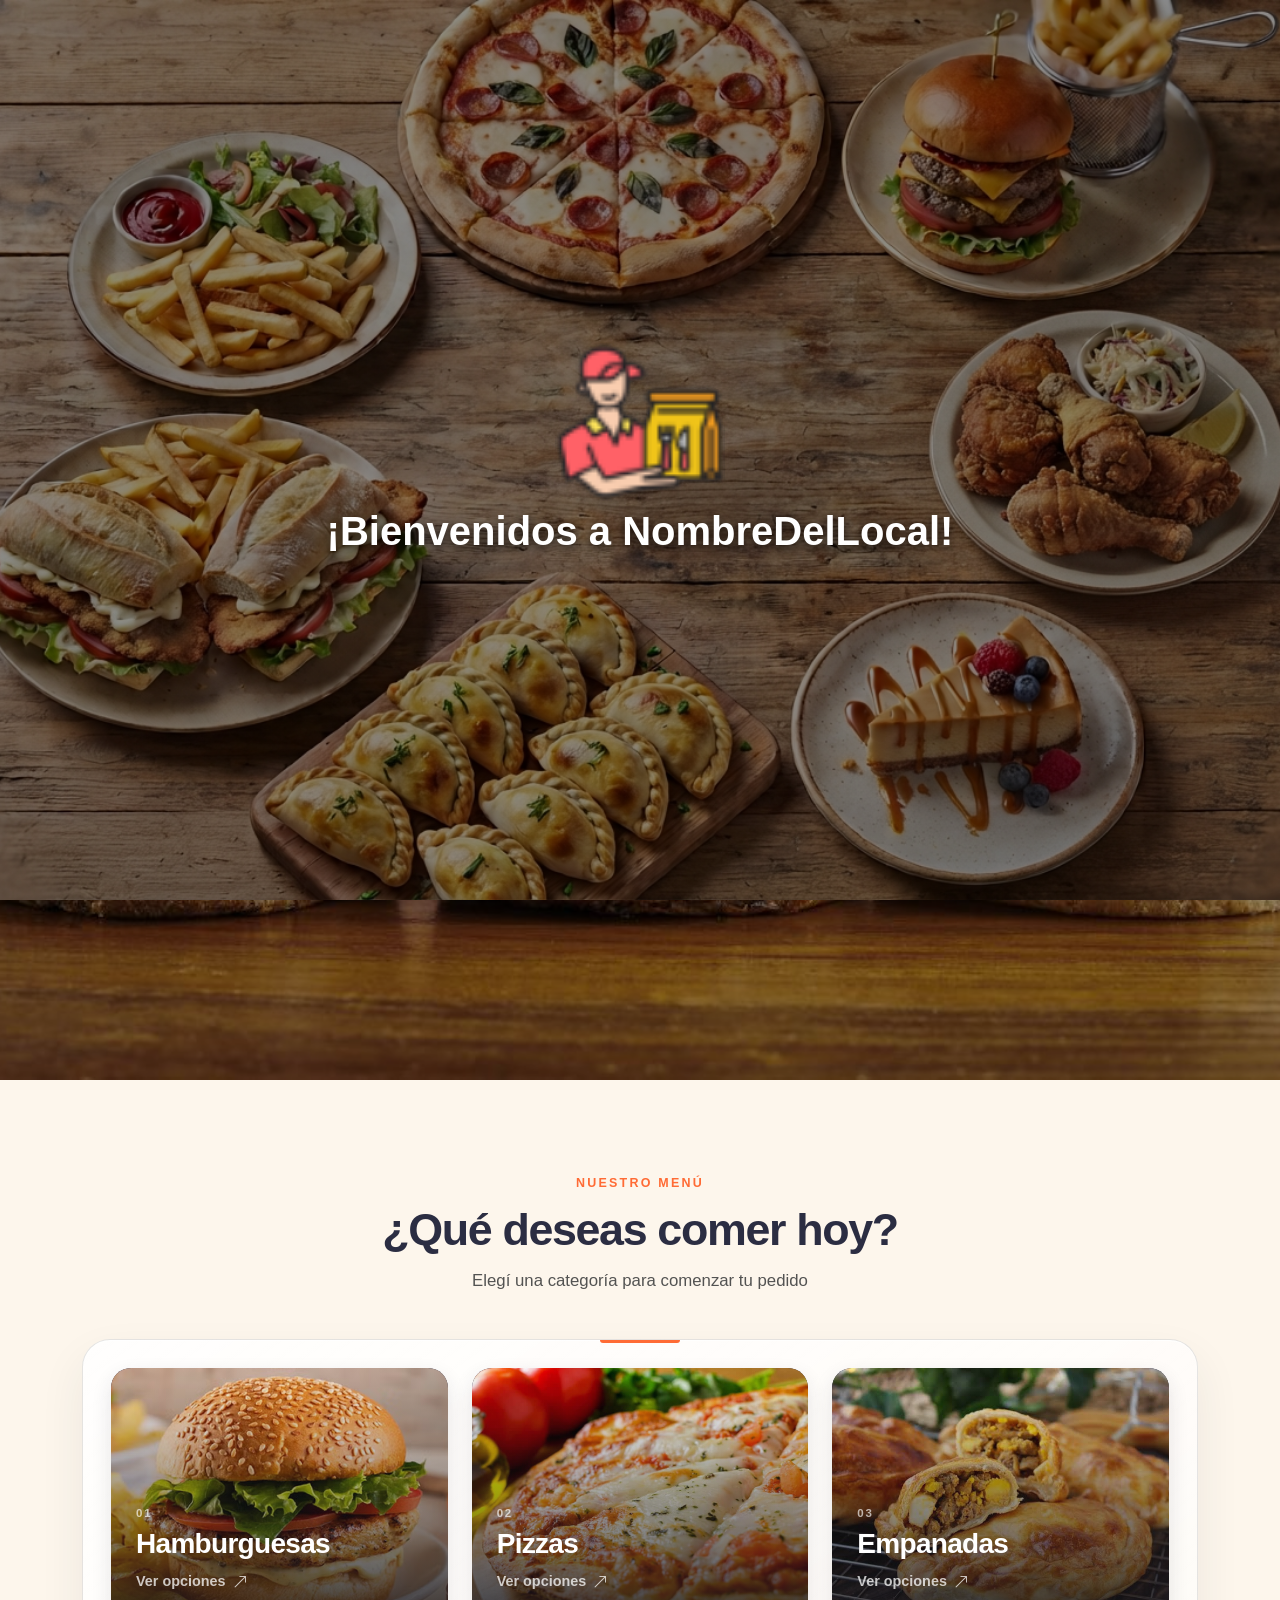
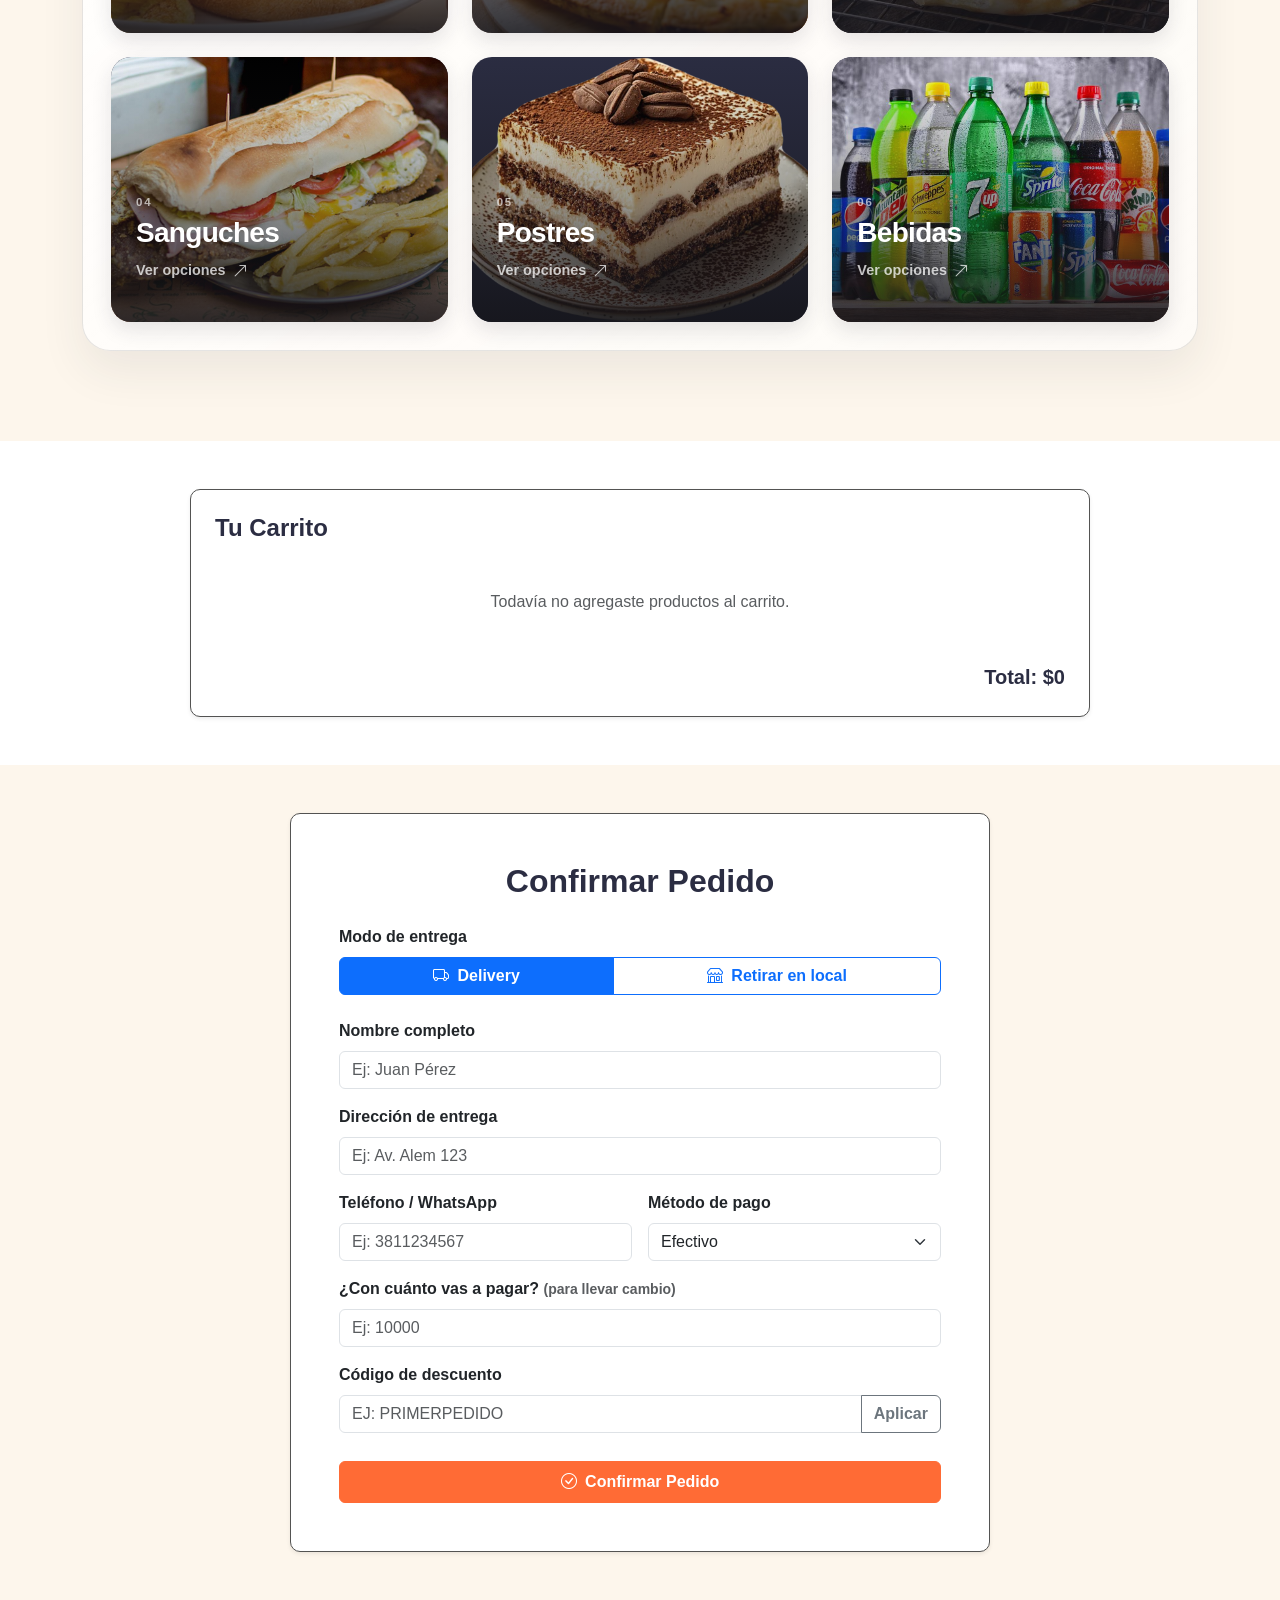
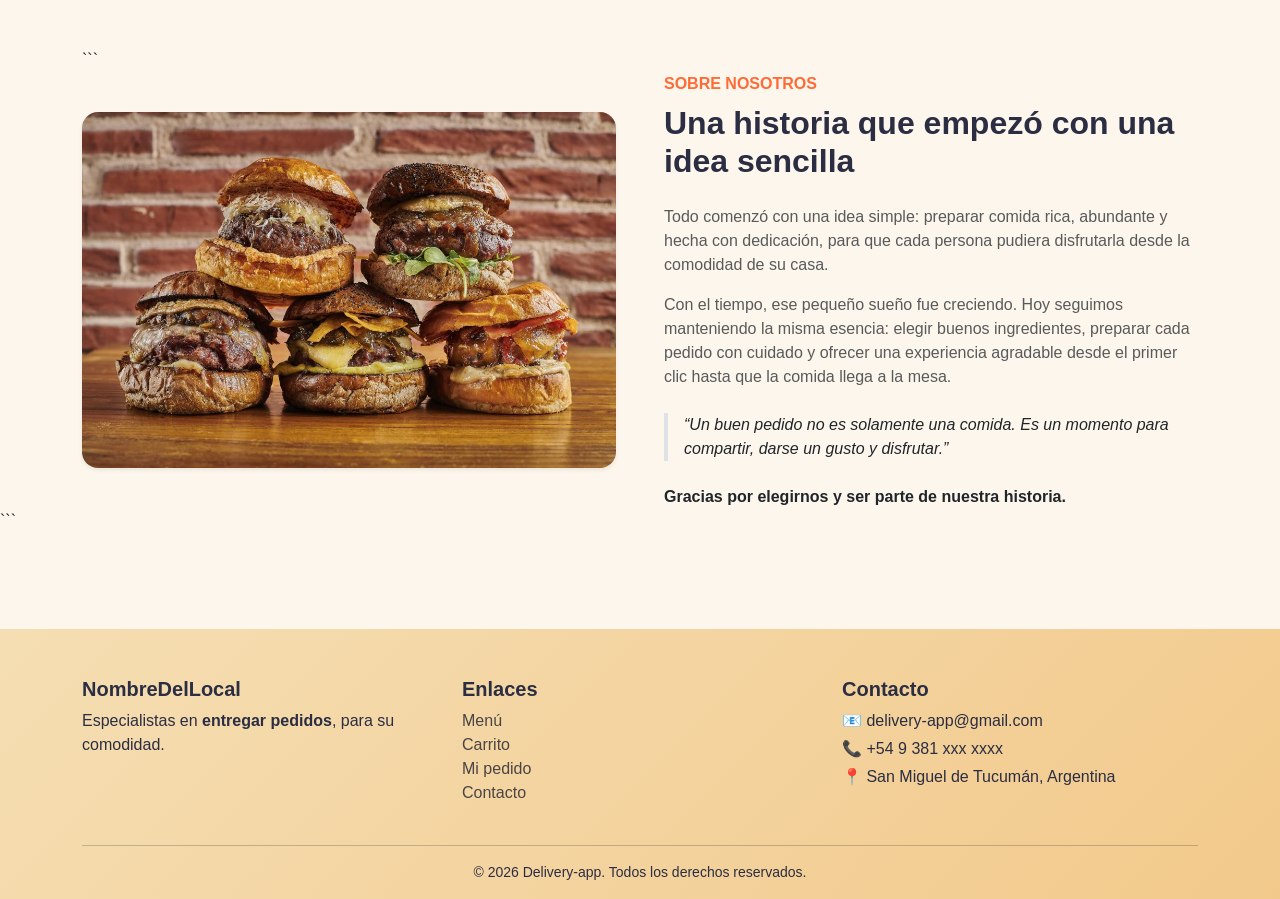
==== commit 0eb64e6c: "fix: corregi estructura del repo, archivos movidos a la raiz" ====
--- a/index.html
+++ b/index.html
@@ -113,294 +113,303 @@
     <main>
 
         <!-- SECCIÓN MENÚ -->
-<section id="menu" class="menu-section">
-
-    <div class="container">
-
-        <!-- Encabezado -->
-        <div class="menu-header text-center">
-            <span class="menu-kicker">NUESTRO MENÚ</span>
-
-            <h2>¿Qué deseas comer hoy?</h2>
-
-            <p>
-                Elegí una categoría para comenzar tu pedido
-            </p>
-        </div>
-
-
-        <!--
-        ============================================================
-        PUNTO DE CONEXIÓN PARA EL SUBMENÚ
-        ============================================================
-
-        COMPAÑERO:
-        Las tarjetas de abajo representan las CATEGORÍAS GENERALES.
-
-        Cada una tiene un atributo "data-category" que identifica
-        la categoría seleccionada:
-
-            hamburguesas
-            pizzas
-            empanadas
-            sanguches
-            postres
-            bebidas
-
-        Cuando desarrolles el SUBMENÚ DE PRODUCTOS, podés utilizar
-        estos atributos para detectar qué categoría seleccionó
-        el usuario.
-
-        Ejemplo:
-
-            data-category="hamburguesas"
-
-        También podés agregar acá el contenedor donde aparecerán
-        los productos específicos después de seleccionar una
-        categoría.
-
-        NO ES NECESARIO MODIFICAR EL DISEÑO DE ESTAS TARJETAS.
-        ============================================================
-        -->
-
-
-        <!-- Contenedor general de categorías -->
-        <div class="menu-categories">
-
-            <div class="row g-4 justify-content-center">
-
-
-                <!-- *Hamburguesas* -->
-                <div class="col-12 col-sm-6 col-lg-4">
-
-                    <div
-                        class="category-card"
-                        data-category="hamburguesas"
-                    >
-
-                        <img
-                            src="media/producto1.avif"
-                            alt="Hamburguesas"
-                            class="category-image"
-                        >
-
-                        <div class="category-overlay">
-
-                            <div class="category-content">
-
-                                <span class="category-number">01</span>
-
-                                <h3>Hamburguesas</h3>
-
-                                <span class="category-action">
-                                    Ver opciones
-                                    <i class="bi bi-arrow-up-right"></i>
-                                </span>
+        <section id="menu" class="menu-section">
+
+            <div class="container">
+
+                <!-- Encabezado -->
+                <div class="menu-header text-center">
+                    <span class="menu-kicker">NUESTRO MENÚ</span>
+
+                    <h2>¿Qué deseas comer hoy?</h2>
+
+                    <p>
+                        Elegí una categoría para comenzar tu pedido
+                    </p>
+                </div>
+
+
+                <!--
+                ============================================================
+                PUNTO DE CONEXIÓN PARA EL SUBMENÚ
+                ============================================================
+
+                COMPAÑERO:
+                Las tarjetas de abajo representan las CATEGORÍAS GENERALES.
+
+                Cada una tiene un atributo "data-category" que identifica
+                la categoría seleccionada:
+
+                    hamburguesas
+                    pizzas
+                    empanadas
+                    sanguches
+                    postres
+                    bebidas
+
+                Cuando desarrolles el SUBMENÚ DE PRODUCTOS, podés utilizar
+                estos atributos para detectar qué categoría seleccionó
+                el usuario.
+
+                Ejemplo:
+
+                    data-category="hamburguesas"
+
+                También podés agregar acá el contenedor donde aparecerán
+                los productos específicos después de seleccionar una
+                categoría.
+
+                NO ES NECESARIO MODIFICAR EL DISEÑO DE ESTAS TARJETAS.
+                ============================================================
+                -->
+
+
+                <!-- Contenedor general de categorías -->
+                <div class="menu-categories">
+
+                    <div class="row g-4 justify-content-center">
+
+
+                        <!-- *Hamburguesas* -->
+                        <div class="col-12 col-sm-6 col-lg-4">
+
+                            <div
+                                class="category-card"
+                                data-category="hamburguesas"
+                            >
+
+                                <img
+                                    src="media/producto1.avif"
+                                    alt="Hamburguesas"
+                                    class="category-image"
+                                >
+
+                                <div class="category-overlay">
+
+                                    <div class="category-content">
+
+                                        <span class="category-number">01</span>
+
+                                        <h3>Hamburguesas</h3>
+
+                                        <span class="category-action">
+                                            Ver opciones
+                                            <i class="bi bi-arrow-up-right"></i>
+                                        </span>
+
+                                    </div>
+
+                                </div>
 
                             </div>
 
                         </div>
 
+
+                        <!-- *Pizzas* -->
+                        <div class="col-12 col-sm-6 col-lg-4">
+
+                            <div
+                                class="category-card"
+                                data-category="pizzas"
+                            >
+
+                                <img
+                                    src="media/producto2.jpg"
+                                    alt="Pizzas"
+                                    class="category-image"
+                                >
+
+                                <div class="category-overlay">
+
+                                    <div class="category-content">
+
+                                        <span class="category-number">02</span>
+
+                                        <h3>Pizzas</h3>
+
+                                        <span class="category-action">
+                                            Ver opciones
+                                            <i class="bi bi-arrow-up-right"></i>
+                                        </span>
+
+                                    </div>
+
+                                </div>
+
+                            </div>
+
+                        </div>
+
+
+                        <!-- *Empanadas* -->
+                        <div class="col-12 col-sm-6 col-lg-4">
+
+                            <div
+                                class="category-card"
+                                data-category="empanadas"
+                            >
+
+                                <img
+                                    src="media/producto4.jpg"
+                                    alt="Empanadas"
+                                    class="category-image"
+                                >
+
+                                <div class="category-overlay">
+
+                                    <div class="category-content">
+
+                                        <span class="category-number">03</span>
+
+                                        <h3>Empanadas</h3>
+
+                                        <span class="category-action">
+                                            Ver opciones
+                                            <i class="bi bi-arrow-up-right"></i>
+                                        </span>
+
+                                    </div>
+
+                                </div>
+
+                            </div>
+
+                        </div>
+
+
+                        <!-- *Sanguches* -->
+                        <div class="col-12 col-sm-6 col-lg-4">
+
+                            <div
+                                class="category-card"
+                                data-category="sanguches"
+                            >
+
+                                <img
+                                    src="media/producto3.png"
+                                    alt="Sanguches"
+                                    class="category-image"
+                                >
+
+                                <div class="category-overlay">
+
+                                    <div class="category-content">
+
+                                        <span class="category-number">04</span>
+
+                                        <h3>Sanguches</h3>
+
+                                        <span class="category-action">
+                                            Ver opciones
+                                            <i class="bi bi-arrow-up-right"></i>
+                                        </span>
+
+                                    </div>
+
+                                </div>
+
+                            </div>
+
+                        </div>
+
+
+                        <!-- *Postres* -->
+                        <div class="col-12 col-sm-6 col-lg-4">
+
+                            <div
+                                class="category-card"
+                                data-category="postres"
+                            >
+
+                                <img
+                                    src="media/producto5.webp"
+                                    alt="Postres"
+                                    class="category-image"
+                                >
+
+                                <div class="category-overlay">
+
+                                    <div class="category-content">
+
+                                        <span class="category-number">05</span>
+
+                                        <h3>Postres</h3>
+
+                                        <span class="category-action">
+                                            Ver opciones
+                                            <i class="bi bi-arrow-up-right"></i>
+                                        </span>
+
+                                    </div>
+
+                                </div>
+
+                            </div>
+
+                        </div>
+
+
+                        <!-- *Bebidas* -->
+                        <div class="col-12 col-sm-6 col-lg-4">
+
+                            <div
+                                class="category-card"
+                                data-category="bebidas"
+                            >
+
+                                <img
+                                    src="media/producto6.jpg"
+                                    alt="Bebidas"
+                                    class="category-image"
+                                >
+
+                                <div class="category-overlay">
+
+                                    <div class="category-content">
+
+                                        <span class="category-number">06</span>
+
+                                        <h3>Bebidas</h3>
+
+                                        <span class="category-action">
+                                            Ver opciones
+                                            <i class="bi bi-arrow-up-right"></i>
+                                        </span>
+
+                                    </div>
+
+                                </div>
+
+                            </div>
+
+                        </div>
+
+
                     </div>
 
                 </div>
 
-
-                <!-- *Pizzas* -->
-                <div class="col-12 col-sm-6 col-lg-4">
-
-                    <div
-                        class="category-card"
-                        data-category="pizzas"
-                    >
-
-                        <img
-                            src="media/producto2.jpg"
-                            alt="Pizzas"
-                            class="category-image"
-                        >
-
-                        <div class="category-overlay">
-
-                            <div class="category-content">
-
-                                <span class="category-number">02</span>
-
-                                <h3>Pizzas</h3>
-
-                                <span class="category-action">
-                                    Ver opciones
-                                    <i class="bi bi-arrow-up-right"></i>
-                                </span>
-
-                            </div>
-
-                        </div>
-
+                <!-- SUBMENÚ DE PRODUCTOS -->
+                <div id="submenu-productos" class="d-none mt-5">
+                
+                    <div class="submenu-header text-center mb-4">
+                
+                        <button id="btn-volver-menu" type="button" class="btn btn-outline-secondary mb-4">
+                            <i class="bi bi-arrow-left"></i>
+                            Volver al menú
+                        </button>
+                
+                        <h3 id="submenu-titulo" class="submenu-titulo"></h3>
+                
                     </div>
-
-                </div>
-
-
-                <!-- *Empanadas* -->
-                <div class="col-12 col-sm-6 col-lg-4">
-
-                    <div
-                        class="category-card"
-                        data-category="empanadas"
-                    >
-
-                        <img
-                            src="media/producto4.jpg"
-                            alt="Empanadas"
-                            class="category-image"
-                        >
-
-                        <div class="category-overlay">
-
-                            <div class="category-content">
-
-                                <span class="category-number">03</span>
-
-                                <h3>Empanadas</h3>
-
-                                <span class="category-action">
-                                    Ver opciones
-                                    <i class="bi bi-arrow-up-right"></i>
-                                </span>
-
-                            </div>
-
-                        </div>
-
-                    </div>
-
-                </div>
-
-
-                <!-- *Sanguches* -->
-                <div class="col-12 col-sm-6 col-lg-4">
-
-                    <div
-                        class="category-card"
-                        data-category="sanguches"
-                    >
-
-                        <img
-                            src="media/producto3.png"
-                            alt="Sanguches"
-                            class="category-image"
-                        >
-
-                        <div class="category-overlay">
-
-                            <div class="category-content">
-
-                                <span class="category-number">04</span>
-
-                                <h3>Sanguches</h3>
-
-                                <span class="category-action">
-                                    Ver opciones
-                                    <i class="bi bi-arrow-up-right"></i>
-                                </span>
-
-                            </div>
-
-                        </div>
-
-                    </div>
-
-                </div>
-
-
-                <!-- *Postres* -->
-                <div class="col-12 col-sm-6 col-lg-4">
-
-                    <div
-                        class="category-card"
-                        data-category="postres"
-                    >
-
-                        <img
-                            src="media/producto5.webp"
-                            alt="Postres"
-                            class="category-image"
-                        >
-
-                        <div class="category-overlay">
-
-                            <div class="category-content">
-
-                                <span class="category-number">05</span>
-
-                                <h3>Postres</h3>
-
-                                <span class="category-action">
-                                    Ver opciones
-                                    <i class="bi bi-arrow-up-right"></i>
-                                </span>
-
-                            </div>
-
-                        </div>
-
-                    </div>
-
-                </div>
-
-
-                <!-- *Bebidas* -->
-                <div class="col-12 col-sm-6 col-lg-4">
-
-                    <div
-                        class="category-card"
-                        data-category="bebidas"
-                    >
-
-                        <img
-                            src="media/producto6.jpg"
-                            alt="Bebidas"
-                            class="category-image"
-                        >
-
-                        <div class="category-overlay">
-
-                            <div class="category-content">
-
-                                <span class="category-number">06</span>
-
-                                <h3>Bebidas</h3>
-
-                                <span class="category-action">
-                                    Ver opciones
-                                    <i class="bi bi-arrow-up-right"></i>
-                                </span>
-
-                            </div>
-
-                        </div>
-
-                    </div>
-
-                </div>
-
-
-            </div>
-
-        </div>
-
-        <!-- SUBMENÚ DE PRODUCTOS -->
-        <!-- SUBMENÚ DE PRODUCTOS -->
-        <div id="submenu-productos" class="d-none mt-5">
-            <h3 id="submenu-titulo" class="text-center mb-4"></h3>
-
-            <div id="submenu-lista" class="row g-4 justify-content-center">
-            </div>
-        </div>
-
-    </div>
-</section>
+                
+                    <div id="submenu-lista" class="row g-4 justify-content-center"></div>
+                
+                </div>
+
+            </div>
+        </section>
 
         <!-- SECCIÓN CARRITO -->
         <aside id="carrito" class="py-5 bg-white">
@@ -409,19 +418,9 @@
                     <div class="card-body p-4">
                         <h2 class="h4 fw-bold mb-4 brand-title">Tu Carrito</h2>
                         <ul class="list-group list-group-flush">
-                            <li class="list-group-item d-flex flex-column flex-md-row align-items-md-center justify-content-between gap-3 py-3" data-id="1">
-                                <span class="fw-bold">Hamburguesa Clásica</span>
-                                <div class="d-flex align-items-center gap-2">
-                                    <button class="btn btn-sm brand-btn-primary" type="button">-</button>
-                                    <span class="fw-bold">1</span>
-                                    <button class="btn btn-sm brand-btn-primary" type="button">+</button>
-                                </div>
-                                <span class="fw-bold text-end">$11.999</span>
-                                <button class="btn btn-sm btn-danger" type="button">Eliminar</button>
-                            </li>
                         </ul>
                         <div class="d-flex justify-content-end mt-4">
-                            <p class="fs-5 fw-bold brand-title mb-0">Total: <span id="total-precio">$11.999</span></p>
+                            <p class="fs-5 fw-bold brand-title mb-0">Total: <span id="total-precio">$0</span></p>
                         </div>
                     </div>
                 </div>
@@ -434,34 +433,89 @@
                 <div class="card shadow-sm brand-card mx-auto" style="max-width: 700px;">
                     <div class="card-body p-4 p-md-5">
                         <h2 class="text-center fw-bold mb-4 brand-title">Confirmar Pedido</h2>
-                        <form id="form-pedido" class="row g-3">
+
+                        <form id="form-pedido" class="row g-3" novalidate>
+
+                            <!-- Modo de Entrega -->
+                            <div class="col-12 mb-2">
+                                <label class="form-label fw-semibold d-block">Modo de entrega</label>
+                                <div class="btn-group w-100" role="group" aria-label="Modo de entrega">
+                                    <input type="radio" class="btn-check" name="tipo-entrega" id="entrega-delivery" value="delivery" checked>
+                                    <label class="btn btn-outline-primary fw-bold" for="entrega-delivery">
+                                        <i class="bi bi-truck me-1"></i> Delivery
+                                    </label>
+
+                                    <input type="radio" class="btn-check" name="tipo-entrega" id="entrega-retiro" value="retiro">
+                                    <label class="btn btn-outline-primary fw-bold" for="entrega-retiro">
+                                        <i class="bi bi-shop me-1"></i> Retirar en local
+                                    </label>
+                                </div>
+                            </div>
+
+                            <!-- Nombre completo -->
                             <div class="col-12">
                                 <label for="nombre" class="form-label fw-semibold">Nombre completo</label>
-                                <input type="text" class="form-control" id="nombre" name="nombre" required>
-                            </div>
-
-                            <div class="col-12">
+                                <input type="text" class="form-control" id="nombre" name="nombre" required placeholder="Ej: Juan Pérez">
+                                <div class="invalid-feedback">Por favor, ingresá tu nombre completo.</div>
+                            </div>
+
+                            <!-- Dirección de entrega (dinámico según envío) -->
+                            <div class="col-12" id="grupo-direccion">
                                 <label for="direccion" class="form-label fw-semibold">Dirección de entrega</label>
-                                <input type="text" class="form-control" id="direccion" name="direccion" required>
-                            </div>
-
+                                <input type="text" class="form-control" id="direccion" name="direccion" required placeholder="Ej: Av. Alem 123">
+                                <div class="invalid-feedback">Ingresá una dirección válida para la entrega.</div>
+                            </div>
+
+                            <!-- Teléfono (Validación en tiempo real) -->
                             <div class="col-12 col-md-6">
-                                <label for="telefono" class="form-label fw-semibold">Teléfono</label>
-                                <input type="tel" class="form-control" id="telefono" name="telefono" required>
-                            </div>
-
+                                <label for="telefono" class="form-label fw-semibold">Teléfono / WhatsApp</label>
+                                <input type="tel" class="form-control" id="telefono" name="telefono" required placeholder="Ej: 3811234567">
+                                <div class="invalid-feedback">Ingresá un número válido (mínimo 10 dígitos sin 0 ni 15).</div>
+                            </div>
+
+                            <!-- Método de pago -->
                             <div class="col-12 col-md-6">
                                 <label for="metodo-pago" class="form-label fw-semibold">Método de pago</label>
                                 <select class="form-select" id="metodo-pago" name="metodo-pago">
                                     <option value="efectivo">Efectivo</option>
-                                    <option value="tarjeta">Tarjeta</option>
                                     <option value="transferencia">Transferencia</option>
+                                    <option value="tarjeta">Tarjeta (POSNET al entregar)</option>
                                 </select>
                             </div>
 
+                            <!-- Detalle dinámico para Efectivo -->
+                            <div class="col-12" id="campo-vuelto">
+                                <label for="monto-efectivo" class="form-label fw-semibold">¿Con cuánto vas a pagar? <small class="text-muted">(para llevar cambio)</small></label>
+                                <input type="number" class="form-control" id="monto-efectivo" placeholder="Ej: 10000" min="0">
+                                <div class="invalid-feedback" id="feedback-efectivo">El monto ingresado debe ser mayor o igual al total a pagar.</div>
+                            </div>
+
+                            <!-- Detalle dinámico para Transferencia -->
+                            <div class="col-12 d-none" id="info-transferencia">
+                                <div class="alert alert-info border-0 shadow-sm mb-0">
+                                    <p class="fw-bold mb-1"><i class="bi bi-bank me-1"></i> Datos para transferir:</p>
+                                    <p class="small mb-1"><strong>Alias:</strong> nombredellocal.mp</p>
+                                    <p class="small mb-0"><strong>CBU:</strong> 0000003100012345678901</p>
+                                </div>
+                            </div>
+
+                            <!-- Código de Descuento -->
+                            <div class="col-12 mt-3">
+                                <label for="codigo-descuento" class="form-label fw-semibold">Código de descuento</label>
+                                <div class="input-group">
+                                    <input type="text" class="form-control text-uppercase" id="codigo-descuento" placeholder="Ej: PRIMERPEDIDO">
+                                    <button class="btn btn-outline-secondary fw-bold" type="button" id="btn-aplicar-cupon">Aplicar</button>
+                                </div>
+                                <div id="mensaje-cupon" class="form-text mt-1"></div>
+                            </div>
+
+                            <!-- Botón de Confirmación -->
                             <div class="col-12 mt-4">
-                                <button type="submit" class="btn brand-btn-primary w-100 py-2 fw-bold">Confirmar Pedido</button>
-                            </div>
+                                <button type="submit" class="btn brand-btn-primary w-100 py-2 fw-bold">
+                                    <i class="bi bi-check-circle me-1"></i> Confirmar Pedido
+                                </button>
+                            </div>
+
                         </form>
                     </div>
                 </div>
@@ -483,62 +537,61 @@
 
         <section id="sobre-nosotros" class="py-5">
             <div class="container">
-
-        ```
-            <div class="row align-items-center g-5">
-
-                <!-- Imagen -->
-                <div class="col-12 col-lg-6">
-                    <img
-                        src="media/carrusel-producto1.jpg"
-                        class="img-fluid rounded-4 shadow-sm w-100"
-                        alt="Comida preparada por NombreDelLocal"
-                    >
-                </div>
-
-                <!-- Historia -->
-                <div class="col-12 col-lg-6">
-
-                    <p class="fw-bold mb-2 brand-precio">
-                        SOBRE NOSOTROS
-                    </p>
-
-                    <h2 class="fw-bold mb-4 brand-title">
-                        Una historia que empezó con una idea sencilla
-                    </h2>
-
-                    <p class="text-muted">
-                        Todo comenzó con una idea simple: preparar comida rica,
-                        abundante y hecha con dedicación, para que cada persona
-                        pudiera disfrutarla desde la comodidad de su casa.
-                    </p>
-
-                    <p class="text-muted">
-                        Con el tiempo, ese pequeño sueño fue creciendo. Hoy
-                        seguimos manteniendo la misma esencia: elegir buenos
-                        ingredientes, preparar cada pedido con cuidado y ofrecer
-                        una experiencia agradable desde el primer clic hasta
-                        que la comida llega a la mesa.
-                    </p>
-
-                    <blockquote class="border-start border-4 ps-3 my-4">
-                        <p class="fst-italic mb-0">
-                            “Un buen pedido no es solamente una comida.
-                            Es un momento para compartir, darse un gusto
-                            y disfrutar.”
+                ```
+                <div class="row align-items-center g-5">
+
+                    <!-- Imagen -->
+                    <div class="col-12 col-lg-6">
+                        <img
+                            src="media/carrusel-producto1.jpg"
+                            class="img-fluid rounded-4 shadow-sm w-100"
+                            alt="Comida preparada por NombreDelLocal"
+                        >
+                    </div>
+
+                    <!-- Historia -->
+                    <div class="col-12 col-lg-6">
+
+                        <p class="fw-bold mb-2 brand-precio">
+                            SOBRE NOSOTROS
                         </p>
-                    </blockquote>
-
-                    <p class="fw-bold mb-0">
-                        Gracias por elegirnos y ser parte de nuestra historia.
-                    </p>
-
-                </div>
-
-            </div>
-
-        </div>
-        ```
+
+                        <h2 class="fw-bold mb-4 brand-title">
+                            Una historia que empezó con una idea sencilla
+                        </h2>
+
+                        <p class="text-muted">
+                            Todo comenzó con una idea simple: preparar comida rica,
+                            abundante y hecha con dedicación, para que cada persona
+                            pudiera disfrutarla desde la comodidad de su casa.
+                        </p>
+
+                        <p class="text-muted">
+                            Con el tiempo, ese pequeño sueño fue creciendo. Hoy
+                            seguimos manteniendo la misma esencia: elegir buenos
+                            ingredientes, preparar cada pedido con cuidado y ofrecer
+                            una experiencia agradable desde el primer clic hasta
+                            que la comida llega a la mesa.
+                        </p>
+
+                        <blockquote class="border-start border-4 ps-3 my-4">
+                            <p class="fst-italic mb-0">
+                                “Un buen pedido no es solamente una comida.
+                                Es un momento para compartir, darse un gusto
+                                y disfrutar.”
+                            </p>
+                        </blockquote>
+
+                        <p class="fw-bold mb-0">
+                            Gracias por elegirnos y ser parte de nuestra historia.
+                        </p>
+
+                    </div>
+
+                </div>
+
+            </div>
+            ```
 
         </section>
 
--- a/style.css
+++ b/style.css
@@ -586,6 +586,132 @@
     }
 }
 
+/* =========================================================
+   SUBMENÚ DE PRODUCTOS
+========================================================= */
+
+.submenu-header {
+    position: relative;
+}
+
+.submenu-titulo {
+    color: var(--secondary);
+    font-size: clamp(2rem, 4vw, 2.7rem);
+    font-weight: 800;
+    margin: 0;
+}
+
+/* BOTÓN VOLVER */
+
+#btn-volver-menu {
+    border: 2px solid var(--primary);
+    color: var(--primary);
+    font-weight: 700;
+    border-radius: 10px;
+    padding: 10px 18px;
+    transition:
+        background-color 0.3s ease,
+        color 0.3s ease,
+        transform 0.2s ease;
+}
+
+#btn-volver-menu:hover {
+    background-color: var(--primary);
+    border-color: var(--primary);
+    color: white;
+    transform: translateX(-3px);
+}
+
+
+/* =========================================================
+   TARJETAS DEL SUBMENÚ
+========================================================= */
+
+.submenu-producto-card {
+    border: 1px solid rgba(83, 83, 82, 0.15);
+    border-radius: 18px;
+    overflow: hidden;
+    background: var(--surface);
+    box-shadow: 0 8px 20px rgba(43, 45, 66, 0.08);
+
+    transition:
+        transform 0.3s ease,
+        box-shadow 0.3s ease;
+}
+
+.submenu-producto-card:hover {
+    transform: translateY(-5px);
+    box-shadow: 0 15px 30px rgba(43, 45, 66, 0.16);
+}
+
+
+/* IMAGEN DEL PRODUCTO */
+
+.submenu-producto-imagen {
+    width: 100%;
+    height: 220px;
+    object-fit: cover;
+    display: block;
+}
+
+
+/* CONTENIDO */
+
+.submenu-producto-body {
+    padding: 20px;
+}
+
+.submenu-producto-nombre {
+    color: var(--secondary);
+    font-size: 1.25rem;
+    font-weight: 800;
+    margin-bottom: 10px;
+}
+
+.submenu-producto-precio {
+    color: var(--primary);
+    font-size: 1.2rem;
+    font-weight: 800;
+    margin-bottom: 18px;
+}
+
+
+/* BOTONES */
+
+.submenu-producto-botones {
+    display: flex;
+    flex-direction: column;
+    gap: 10px;
+}
+
+.btn-mas-info-submenu {
+    border: 1px solid var(--secondary);
+    color: var(--secondary);
+    background: transparent;
+    font-weight: 700;
+}
+
+.btn-mas-info-submenu:hover {
+    background-color: var(--secondary);
+    border-color: var(--secondary);
+    color: white;
+}
+
+
+/* CELULARES */
+
+@media (max-width: 767px) {
+
+    .submenu-producto-imagen {
+        height: 200px;
+    }
+
+    .submenu-producto-body {
+        padding: 18px;
+    }
+
+}
+
 /* HERO CONTENT */
 
 .hero-content {
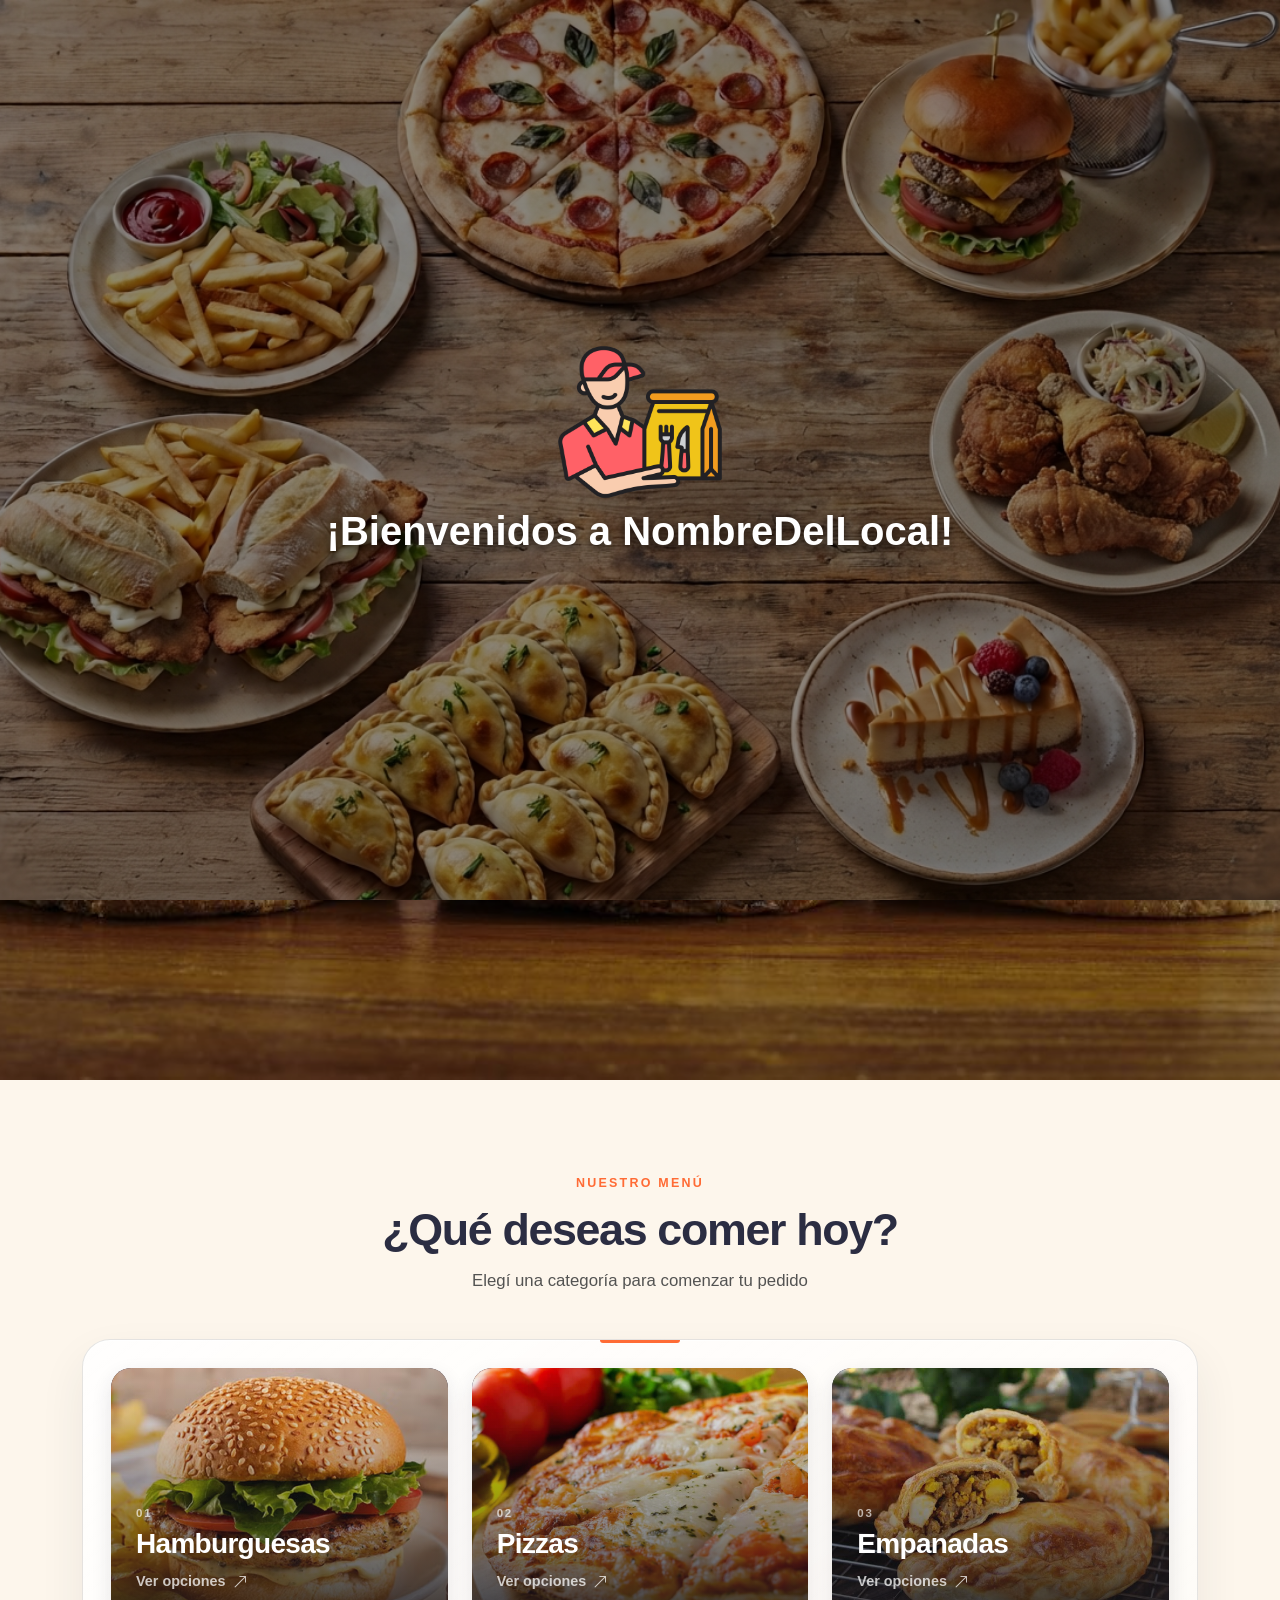
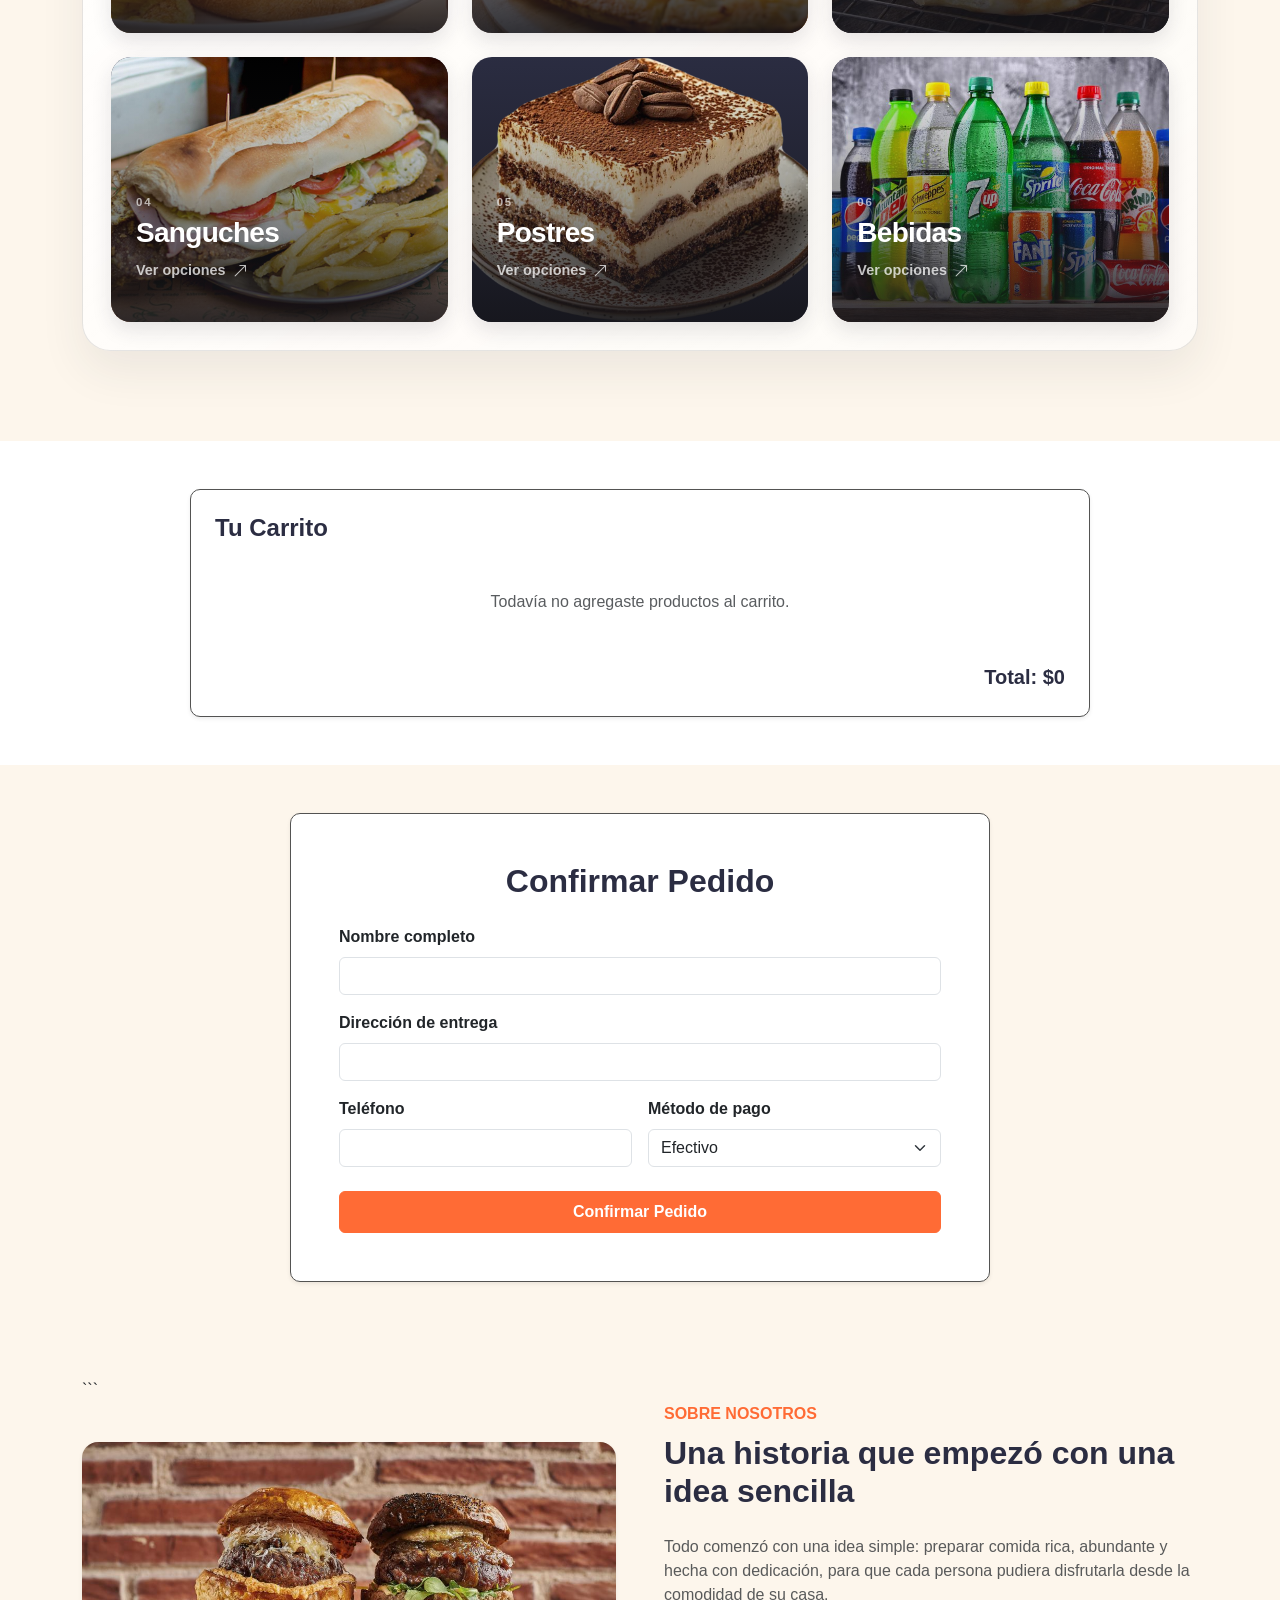
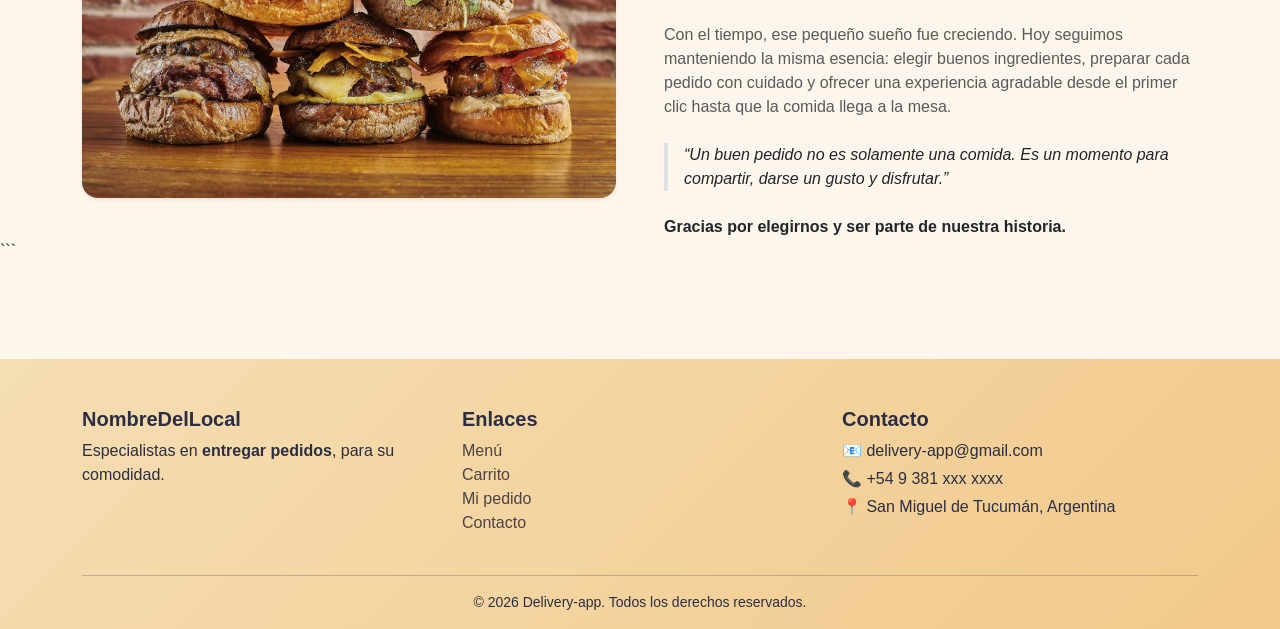
==== commit 52da248a: "fix: imagen del logo del local en inicio y bienvenida con mas resolucion" ====
--- a/index.html
+++ b/index.html
@@ -21,7 +21,7 @@
     <!-- PRESENTACIÓN -->
     <div id="intro-screen" class="intro-screen">
         <div class="intro-content text-center text-white">
-            <img src="media/favicon.ico" alt="Logo de NombreDelLocal" class="intro-logo">
+            <img src="media/logo_local.png" alt="Logo de NombreDelLocal" class="intro-logo">
             <h1 class="fw-bold">
                 ¡Bienvenidos a NombreDelLocal!
             </h1>
@@ -102,7 +102,7 @@
 
         <!-- CONTENIDO DEL HERO -->
         <div class="hero-content position-relative text-center text-white">
-            <img src="media/favicon.ico" alt="Logo de NombreDelLocal" class="hero-logo">
+            <img src="media/logo_local.png" alt="Logo de NombreDelLocal" class="hero-logo">
             <h1 class="display-4 fw-bold">
                 ¡Bienvenidos a NombreDelLocal!
             </h1>
@@ -113,303 +113,303 @@
     <main>
 
         <!-- SECCIÓN MENÚ -->
-        <section id="menu" class="menu-section">
-
-            <div class="container">
-
-                <!-- Encabezado -->
-                <div class="menu-header text-center">
-                    <span class="menu-kicker">NUESTRO MENÚ</span>
-
-                    <h2>¿Qué deseas comer hoy?</h2>
-
-                    <p>
-                        Elegí una categoría para comenzar tu pedido
-                    </p>
-                </div>
-
-
-                <!--
-                ============================================================
-                PUNTO DE CONEXIÓN PARA EL SUBMENÚ
-                ============================================================
-
-                COMPAÑERO:
-                Las tarjetas de abajo representan las CATEGORÍAS GENERALES.
-
-                Cada una tiene un atributo "data-category" que identifica
-                la categoría seleccionada:
-
-                    hamburguesas
-                    pizzas
-                    empanadas
-                    sanguches
-                    postres
-                    bebidas
-
-                Cuando desarrolles el SUBMENÚ DE PRODUCTOS, podés utilizar
-                estos atributos para detectar qué categoría seleccionó
-                el usuario.
-
-                Ejemplo:
-
-                    data-category="hamburguesas"
-
-                También podés agregar acá el contenedor donde aparecerán
-                los productos específicos después de seleccionar una
-                categoría.
-
-                NO ES NECESARIO MODIFICAR EL DISEÑO DE ESTAS TARJETAS.
-                ============================================================
-                -->
-
-
-                <!-- Contenedor general de categorías -->
-                <div class="menu-categories">
-
-                    <div class="row g-4 justify-content-center">
-
-
-                        <!-- *Hamburguesas* -->
-                        <div class="col-12 col-sm-6 col-lg-4">
-
-                            <div
-                                class="category-card"
-                                data-category="hamburguesas"
-                            >
-
-                                <img
-                                    src="media/producto1.avif"
-                                    alt="Hamburguesas"
-                                    class="category-image"
-                                >
-
-                                <div class="category-overlay">
-
-                                    <div class="category-content">
-
-                                        <span class="category-number">01</span>
-
-                                        <h3>Hamburguesas</h3>
-
-                                        <span class="category-action">
-                                            Ver opciones
-                                            <i class="bi bi-arrow-up-right"></i>
-                                        </span>
-
-                                    </div>
-
-                                </div>
+<section id="menu" class="menu-section">
+
+    <div class="container">
+
+        <!-- Encabezado -->
+        <div class="menu-header text-center">
+            <span class="menu-kicker">NUESTRO MENÚ</span>
+
+            <h2>¿Qué deseas comer hoy?</h2>
+
+            <p>
+                Elegí una categoría para comenzar tu pedido
+            </p>
+        </div>
+
+
+        <!--
+        ============================================================
+        PUNTO DE CONEXIÓN PARA EL SUBMENÚ
+        ============================================================
+
+        COMPAÑERO:
+        Las tarjetas de abajo representan las CATEGORÍAS GENERALES.
+
+        Cada una tiene un atributo "data-category" que identifica
+        la categoría seleccionada:
+
+            hamburguesas
+            pizzas
+            empanadas
+            sanguches
+            postres
+            bebidas
+
+        Cuando desarrolles el SUBMENÚ DE PRODUCTOS, podés utilizar
+        estos atributos para detectar qué categoría seleccionó
+        el usuario.
+
+        Ejemplo:
+
+            data-category="hamburguesas"
+
+        También podés agregar acá el contenedor donde aparecerán
+        los productos específicos después de seleccionar una
+        categoría.
+
+        NO ES NECESARIO MODIFICAR EL DISEÑO DE ESTAS TARJETAS.
+        ============================================================
+        -->
+
+
+        <!-- Contenedor general de categorías -->
+        <div class="menu-categories">
+
+            <div class="row g-4 justify-content-center">
+
+
+                <!-- *Hamburguesas* -->
+                <div class="col-12 col-sm-6 col-lg-4">
+
+                    <div
+                        class="category-card"
+                        data-category="hamburguesas"
+                    >
+
+                        <img
+                            src="media/producto1.avif"
+                            alt="Hamburguesas"
+                            class="category-image"
+                        >
+
+                        <div class="category-overlay">
+
+                            <div class="category-content">
+
+                                <span class="category-number">01</span>
+
+                                <h3>Hamburguesas</h3>
+
+                                <span class="category-action">
+                                    Ver opciones
+                                    <i class="bi bi-arrow-up-right"></i>
+                                </span>
 
                             </div>
 
                         </div>
 
-
-                        <!-- *Pizzas* -->
-                        <div class="col-12 col-sm-6 col-lg-4">
-
-                            <div
-                                class="category-card"
-                                data-category="pizzas"
-                            >
-
-                                <img
-                                    src="media/producto2.jpg"
-                                    alt="Pizzas"
-                                    class="category-image"
-                                >
-
-                                <div class="category-overlay">
-
-                                    <div class="category-content">
-
-                                        <span class="category-number">02</span>
-
-                                        <h3>Pizzas</h3>
-
-                                        <span class="category-action">
-                                            Ver opciones
-                                            <i class="bi bi-arrow-up-right"></i>
-                                        </span>
-
-                                    </div>
-
-                                </div>
+                    </div>
+
+                </div>
+
+
+                <!-- *Pizzas* -->
+                <div class="col-12 col-sm-6 col-lg-4">
+
+                    <div
+                        class="category-card"
+                        data-category="pizzas"
+                    >
+
+                        <img
+                            src="media/producto2.jpg"
+                            alt="Pizzas"
+                            class="category-image"
+                        >
+
+                        <div class="category-overlay">
+
+                            <div class="category-content">
+
+                                <span class="category-number">02</span>
+
+                                <h3>Pizzas</h3>
+
+                                <span class="category-action">
+                                    Ver opciones
+                                    <i class="bi bi-arrow-up-right"></i>
+                                </span>
 
                             </div>
 
                         </div>
 
-
-                        <!-- *Empanadas* -->
-                        <div class="col-12 col-sm-6 col-lg-4">
-
-                            <div
-                                class="category-card"
-                                data-category="empanadas"
-                            >
-
-                                <img
-                                    src="media/producto4.jpg"
-                                    alt="Empanadas"
-                                    class="category-image"
-                                >
-
-                                <div class="category-overlay">
-
-                                    <div class="category-content">
-
-                                        <span class="category-number">03</span>
-
-                                        <h3>Empanadas</h3>
-
-                                        <span class="category-action">
-                                            Ver opciones
-                                            <i class="bi bi-arrow-up-right"></i>
-                                        </span>
-
-                                    </div>
-
-                                </div>
+                    </div>
+
+                </div>
+
+
+                <!-- *Empanadas* -->
+                <div class="col-12 col-sm-6 col-lg-4">
+
+                    <div
+                        class="category-card"
+                        data-category="empanadas"
+                    >
+
+                        <img
+                            src="media/producto4.jpg"
+                            alt="Empanadas"
+                            class="category-image"
+                        >
+
+                        <div class="category-overlay">
+
+                            <div class="category-content">
+
+                                <span class="category-number">03</span>
+
+                                <h3>Empanadas</h3>
+
+                                <span class="category-action">
+                                    Ver opciones
+                                    <i class="bi bi-arrow-up-right"></i>
+                                </span>
 
                             </div>
 
                         </div>
 
-
-                        <!-- *Sanguches* -->
-                        <div class="col-12 col-sm-6 col-lg-4">
-
-                            <div
-                                class="category-card"
-                                data-category="sanguches"
-                            >
-
-                                <img
-                                    src="media/producto3.png"
-                                    alt="Sanguches"
-                                    class="category-image"
-                                >
-
-                                <div class="category-overlay">
-
-                                    <div class="category-content">
-
-                                        <span class="category-number">04</span>
-
-                                        <h3>Sanguches</h3>
-
-                                        <span class="category-action">
-                                            Ver opciones
-                                            <i class="bi bi-arrow-up-right"></i>
-                                        </span>
-
-                                    </div>
-
-                                </div>
+                    </div>
+
+                </div>
+
+
+                <!-- *Sanguches* -->
+                <div class="col-12 col-sm-6 col-lg-4">
+
+                    <div
+                        class="category-card"
+                        data-category="sanguches"
+                    >
+
+                        <img
+                            src="media/producto3.png"
+                            alt="Sanguches"
+                            class="category-image"
+                        >
+
+                        <div class="category-overlay">
+
+                            <div class="category-content">
+
+                                <span class="category-number">04</span>
+
+                                <h3>Sanguches</h3>
+
+                                <span class="category-action">
+                                    Ver opciones
+                                    <i class="bi bi-arrow-up-right"></i>
+                                </span>
 
                             </div>
 
                         </div>
 
-
-                        <!-- *Postres* -->
-                        <div class="col-12 col-sm-6 col-lg-4">
-
-                            <div
-                                class="category-card"
-                                data-category="postres"
-                            >
-
-                                <img
-                                    src="media/producto5.webp"
-                                    alt="Postres"
-                                    class="category-image"
-                                >
-
-                                <div class="category-overlay">
-
-                                    <div class="category-content">
-
-                                        <span class="category-number">05</span>
-
-                                        <h3>Postres</h3>
-
-                                        <span class="category-action">
-                                            Ver opciones
-                                            <i class="bi bi-arrow-up-right"></i>
-                                        </span>
-
-                                    </div>
-
-                                </div>
+                    </div>
+
+                </div>
+
+
+                <!-- *Postres* -->
+                <div class="col-12 col-sm-6 col-lg-4">
+
+                    <div
+                        class="category-card"
+                        data-category="postres"
+                    >
+
+                        <img
+                            src="media/producto5.webp"
+                            alt="Postres"
+                            class="category-image"
+                        >
+
+                        <div class="category-overlay">
+
+                            <div class="category-content">
+
+                                <span class="category-number">05</span>
+
+                                <h3>Postres</h3>
+
+                                <span class="category-action">
+                                    Ver opciones
+                                    <i class="bi bi-arrow-up-right"></i>
+                                </span>
 
                             </div>
 
                         </div>
 
-
-                        <!-- *Bebidas* -->
-                        <div class="col-12 col-sm-6 col-lg-4">
-
-                            <div
-                                class="category-card"
-                                data-category="bebidas"
-                            >
-
-                                <img
-                                    src="media/producto6.jpg"
-                                    alt="Bebidas"
-                                    class="category-image"
-                                >
-
-                                <div class="category-overlay">
-
-                                    <div class="category-content">
-
-                                        <span class="category-number">06</span>
-
-                                        <h3>Bebidas</h3>
-
-                                        <span class="category-action">
-                                            Ver opciones
-                                            <i class="bi bi-arrow-up-right"></i>
-                                        </span>
-
-                                    </div>
-
-                                </div>
+                    </div>
+
+                </div>
+
+
+                <!-- *Bebidas* -->
+                <div class="col-12 col-sm-6 col-lg-4">
+
+                    <div
+                        class="category-card"
+                        data-category="bebidas"
+                    >
+
+                        <img
+                            src="media/producto6.jpg"
+                            alt="Bebidas"
+                            class="category-image"
+                        >
+
+                        <div class="category-overlay">
+
+                            <div class="category-content">
+
+                                <span class="category-number">06</span>
+
+                                <h3>Bebidas</h3>
+
+                                <span class="category-action">
+                                    Ver opciones
+                                    <i class="bi bi-arrow-up-right"></i>
+                                </span>
 
                             </div>
 
                         </div>
 
-
-                    </div>
-
-                </div>
-
-                <!-- SUBMENÚ DE PRODUCTOS -->
-                <div id="submenu-productos" class="d-none mt-5">
-                
-                    <div class="submenu-header text-center mb-4">
-                
-                        <button id="btn-volver-menu" type="button" class="btn btn-outline-secondary mb-4">
-                            <i class="bi bi-arrow-left"></i>
-                            Volver al menú
-                        </button>
-                
-                        <h3 id="submenu-titulo" class="submenu-titulo"></h3>
-                
-                    </div>
-                
-                    <div id="submenu-lista" class="row g-4 justify-content-center"></div>
-                
-                </div>
-
-            </div>
-        </section>
+                    </div>
+
+                </div>
+
+
+            </div>
+
+        </div>
+
+        <!-- SUBMENÚ DE PRODUCTOS -->
+        <div id="submenu-productos" class="d-none mt-5">
+        
+            <div class="submenu-header text-center mb-4">
+        
+                <button id="btn-volver-menu" type="button" class="btn btn-outline-secondary mb-4">
+                    <i class="bi bi-arrow-left"></i>
+                    Volver al menú
+                </button>
+        
+                <h3 id="submenu-titulo" class="submenu-titulo"></h3>
+        
+            </div>
+        
+            <div id="submenu-lista" class="row g-4 justify-content-center"></div>
+        
+        </div>
+
+    </div>
+</section>
 
         <!-- SECCIÓN CARRITO -->
         <aside id="carrito" class="py-5 bg-white">
@@ -418,9 +418,19 @@
                     <div class="card-body p-4">
                         <h2 class="h4 fw-bold mb-4 brand-title">Tu Carrito</h2>
                         <ul class="list-group list-group-flush">
+                            <li class="list-group-item d-flex flex-column flex-md-row align-items-md-center justify-content-between gap-3 py-3" data-id="1">
+                                <span class="fw-bold">Hamburguesa Clásica</span>
+                                <div class="d-flex align-items-center gap-2">
+                                    <button class="btn btn-sm brand-btn-primary" type="button">-</button>
+                                    <span class="fw-bold">1</span>
+                                    <button class="btn btn-sm brand-btn-primary" type="button">+</button>
+                                </div>
+                                <span class="fw-bold text-end">$11.999</span>
+                                <button class="btn btn-sm btn-danger" type="button">Eliminar</button>
+                            </li>
                         </ul>
                         <div class="d-flex justify-content-end mt-4">
-                            <p class="fs-5 fw-bold brand-title mb-0">Total: <span id="total-precio">$0</span></p>
+                            <p class="fs-5 fw-bold brand-title mb-0">Total: <span id="total-precio">$11.999</span></p>
                         </div>
                     </div>
                 </div>
@@ -433,89 +443,34 @@
                 <div class="card shadow-sm brand-card mx-auto" style="max-width: 700px;">
                     <div class="card-body p-4 p-md-5">
                         <h2 class="text-center fw-bold mb-4 brand-title">Confirmar Pedido</h2>
-
-                        <form id="form-pedido" class="row g-3" novalidate>
-
-                            <!-- Modo de Entrega -->
-                            <div class="col-12 mb-2">
-                                <label class="form-label fw-semibold d-block">Modo de entrega</label>
-                                <div class="btn-group w-100" role="group" aria-label="Modo de entrega">
-                                    <input type="radio" class="btn-check" name="tipo-entrega" id="entrega-delivery" value="delivery" checked>
-                                    <label class="btn btn-outline-primary fw-bold" for="entrega-delivery">
-                                        <i class="bi bi-truck me-1"></i> Delivery
-                                    </label>
-
-                                    <input type="radio" class="btn-check" name="tipo-entrega" id="entrega-retiro" value="retiro">
-                                    <label class="btn btn-outline-primary fw-bold" for="entrega-retiro">
-                                        <i class="bi bi-shop me-1"></i> Retirar en local
-                                    </label>
-                                </div>
-                            </div>
-
-                            <!-- Nombre completo -->
+                        <form id="form-pedido" class="row g-3">
                             <div class="col-12">
                                 <label for="nombre" class="form-label fw-semibold">Nombre completo</label>
-                                <input type="text" class="form-control" id="nombre" name="nombre" required placeholder="Ej: Juan Pérez">
-                                <div class="invalid-feedback">Por favor, ingresá tu nombre completo.</div>
-                            </div>
-
-                            <!-- Dirección de entrega (dinámico según envío) -->
-                            <div class="col-12" id="grupo-direccion">
+                                <input type="text" class="form-control" id="nombre" name="nombre" required>
+                            </div>
+
+                            <div class="col-12">
                                 <label for="direccion" class="form-label fw-semibold">Dirección de entrega</label>
-                                <input type="text" class="form-control" id="direccion" name="direccion" required placeholder="Ej: Av. Alem 123">
-                                <div class="invalid-feedback">Ingresá una dirección válida para la entrega.</div>
-                            </div>
-
-                            <!-- Teléfono (Validación en tiempo real) -->
+                                <input type="text" class="form-control" id="direccion" name="direccion" required>
+                            </div>
+
                             <div class="col-12 col-md-6">
-                                <label for="telefono" class="form-label fw-semibold">Teléfono / WhatsApp</label>
-                                <input type="tel" class="form-control" id="telefono" name="telefono" required placeholder="Ej: 3811234567">
-                                <div class="invalid-feedback">Ingresá un número válido (mínimo 10 dígitos sin 0 ni 15).</div>
-                            </div>
-
-                            <!-- Método de pago -->
+                                <label for="telefono" class="form-label fw-semibold">Teléfono</label>
+                                <input type="tel" class="form-control" id="telefono" name="telefono" required>
+                            </div>
+
                             <div class="col-12 col-md-6">
                                 <label for="metodo-pago" class="form-label fw-semibold">Método de pago</label>
                                 <select class="form-select" id="metodo-pago" name="metodo-pago">
                                     <option value="efectivo">Efectivo</option>
+                                    <option value="tarjeta">Tarjeta</option>
                                     <option value="transferencia">Transferencia</option>
-                                    <option value="tarjeta">Tarjeta (POSNET al entregar)</option>
                                 </select>
                             </div>
 
-                            <!-- Detalle dinámico para Efectivo -->
-                            <div class="col-12" id="campo-vuelto">
-                                <label for="monto-efectivo" class="form-label fw-semibold">¿Con cuánto vas a pagar? <small class="text-muted">(para llevar cambio)</small></label>
-                                <input type="number" class="form-control" id="monto-efectivo" placeholder="Ej: 10000" min="0">
-                                <div class="invalid-feedback" id="feedback-efectivo">El monto ingresado debe ser mayor o igual al total a pagar.</div>
-                            </div>
-
-                            <!-- Detalle dinámico para Transferencia -->
-                            <div class="col-12 d-none" id="info-transferencia">
-                                <div class="alert alert-info border-0 shadow-sm mb-0">
-                                    <p class="fw-bold mb-1"><i class="bi bi-bank me-1"></i> Datos para transferir:</p>
-                                    <p class="small mb-1"><strong>Alias:</strong> nombredellocal.mp</p>
-                                    <p class="small mb-0"><strong>CBU:</strong> 0000003100012345678901</p>
-                                </div>
-                            </div>
-
-                            <!-- Código de Descuento -->
-                            <div class="col-12 mt-3">
-                                <label for="codigo-descuento" class="form-label fw-semibold">Código de descuento</label>
-                                <div class="input-group">
-                                    <input type="text" class="form-control text-uppercase" id="codigo-descuento" placeholder="Ej: PRIMERPEDIDO">
-                                    <button class="btn btn-outline-secondary fw-bold" type="button" id="btn-aplicar-cupon">Aplicar</button>
-                                </div>
-                                <div id="mensaje-cupon" class="form-text mt-1"></div>
-                            </div>
-
-                            <!-- Botón de Confirmación -->
                             <div class="col-12 mt-4">
-                                <button type="submit" class="btn brand-btn-primary w-100 py-2 fw-bold">
-                                    <i class="bi bi-check-circle me-1"></i> Confirmar Pedido
-                                </button>
-                            </div>
-
+                                <button type="submit" class="btn brand-btn-primary w-100 py-2 fw-bold">Confirmar Pedido</button>
+                            </div>
                         </form>
                     </div>
                 </div>
@@ -537,61 +492,62 @@
 
         <section id="sobre-nosotros" class="py-5">
             <div class="container">
-                ```
-                <div class="row align-items-center g-5">
-
-                    <!-- Imagen -->
-                    <div class="col-12 col-lg-6">
-                        <img
-                            src="media/carrusel-producto1.jpg"
-                            class="img-fluid rounded-4 shadow-sm w-100"
-                            alt="Comida preparada por NombreDelLocal"
-                        >
-                    </div>
-
-                    <!-- Historia -->
-                    <div class="col-12 col-lg-6">
-
-                        <p class="fw-bold mb-2 brand-precio">
-                            SOBRE NOSOTROS
+
+        ```
+            <div class="row align-items-center g-5">
+
+                <!-- Imagen -->
+                <div class="col-12 col-lg-6">
+                    <img
+                        src="media/carrusel-producto1.jpg"
+                        class="img-fluid rounded-4 shadow-sm w-100"
+                        alt="Comida preparada por NombreDelLocal"
+                    >
+                </div>
+
+                <!-- Historia -->
+                <div class="col-12 col-lg-6">
+
+                    <p class="fw-bold mb-2 brand-precio">
+                        SOBRE NOSOTROS
+                    </p>
+
+                    <h2 class="fw-bold mb-4 brand-title">
+                        Una historia que empezó con una idea sencilla
+                    </h2>
+
+                    <p class="text-muted">
+                        Todo comenzó con una idea simple: preparar comida rica,
+                        abundante y hecha con dedicación, para que cada persona
+                        pudiera disfrutarla desde la comodidad de su casa.
+                    </p>
+
+                    <p class="text-muted">
+                        Con el tiempo, ese pequeño sueño fue creciendo. Hoy
+                        seguimos manteniendo la misma esencia: elegir buenos
+                        ingredientes, preparar cada pedido con cuidado y ofrecer
+                        una experiencia agradable desde el primer clic hasta
+                        que la comida llega a la mesa.
+                    </p>
+
+                    <blockquote class="border-start border-4 ps-3 my-4">
+                        <p class="fst-italic mb-0">
+                            “Un buen pedido no es solamente una comida.
+                            Es un momento para compartir, darse un gusto
+                            y disfrutar.”
                         </p>
-
-                        <h2 class="fw-bold mb-4 brand-title">
-                            Una historia que empezó con una idea sencilla
-                        </h2>
-
-                        <p class="text-muted">
-                            Todo comenzó con una idea simple: preparar comida rica,
-                            abundante y hecha con dedicación, para que cada persona
-                            pudiera disfrutarla desde la comodidad de su casa.
-                        </p>
-
-                        <p class="text-muted">
-                            Con el tiempo, ese pequeño sueño fue creciendo. Hoy
-                            seguimos manteniendo la misma esencia: elegir buenos
-                            ingredientes, preparar cada pedido con cuidado y ofrecer
-                            una experiencia agradable desde el primer clic hasta
-                            que la comida llega a la mesa.
-                        </p>
-
-                        <blockquote class="border-start border-4 ps-3 my-4">
-                            <p class="fst-italic mb-0">
-                                “Un buen pedido no es solamente una comida.
-                                Es un momento para compartir, darse un gusto
-                                y disfrutar.”
-                            </p>
-                        </blockquote>
-
-                        <p class="fw-bold mb-0">
-                            Gracias por elegirnos y ser parte de nuestra historia.
-                        </p>
-
-                    </div>
-
-                </div>
-
-            </div>
-            ```
+                    </blockquote>
+
+                    <p class="fw-bold mb-0">
+                        Gracias por elegirnos y ser parte de nuestra historia.
+                    </p>
+
+                </div>
+
+            </div>
+
+        </div>
+        ```
 
         </section>
 
@@ -600,7 +556,7 @@
     </main>
 
     <!-- FOOTER -->
-    <footer class="brand-footer pt-5 pb-3 mt-5">
+    <footer id="contacto" class="brand-footer pt-5 pb-3 mt-5">
         <div class="container">
             <div class="row g-4">
                 <div class="col-12 col-md-4">
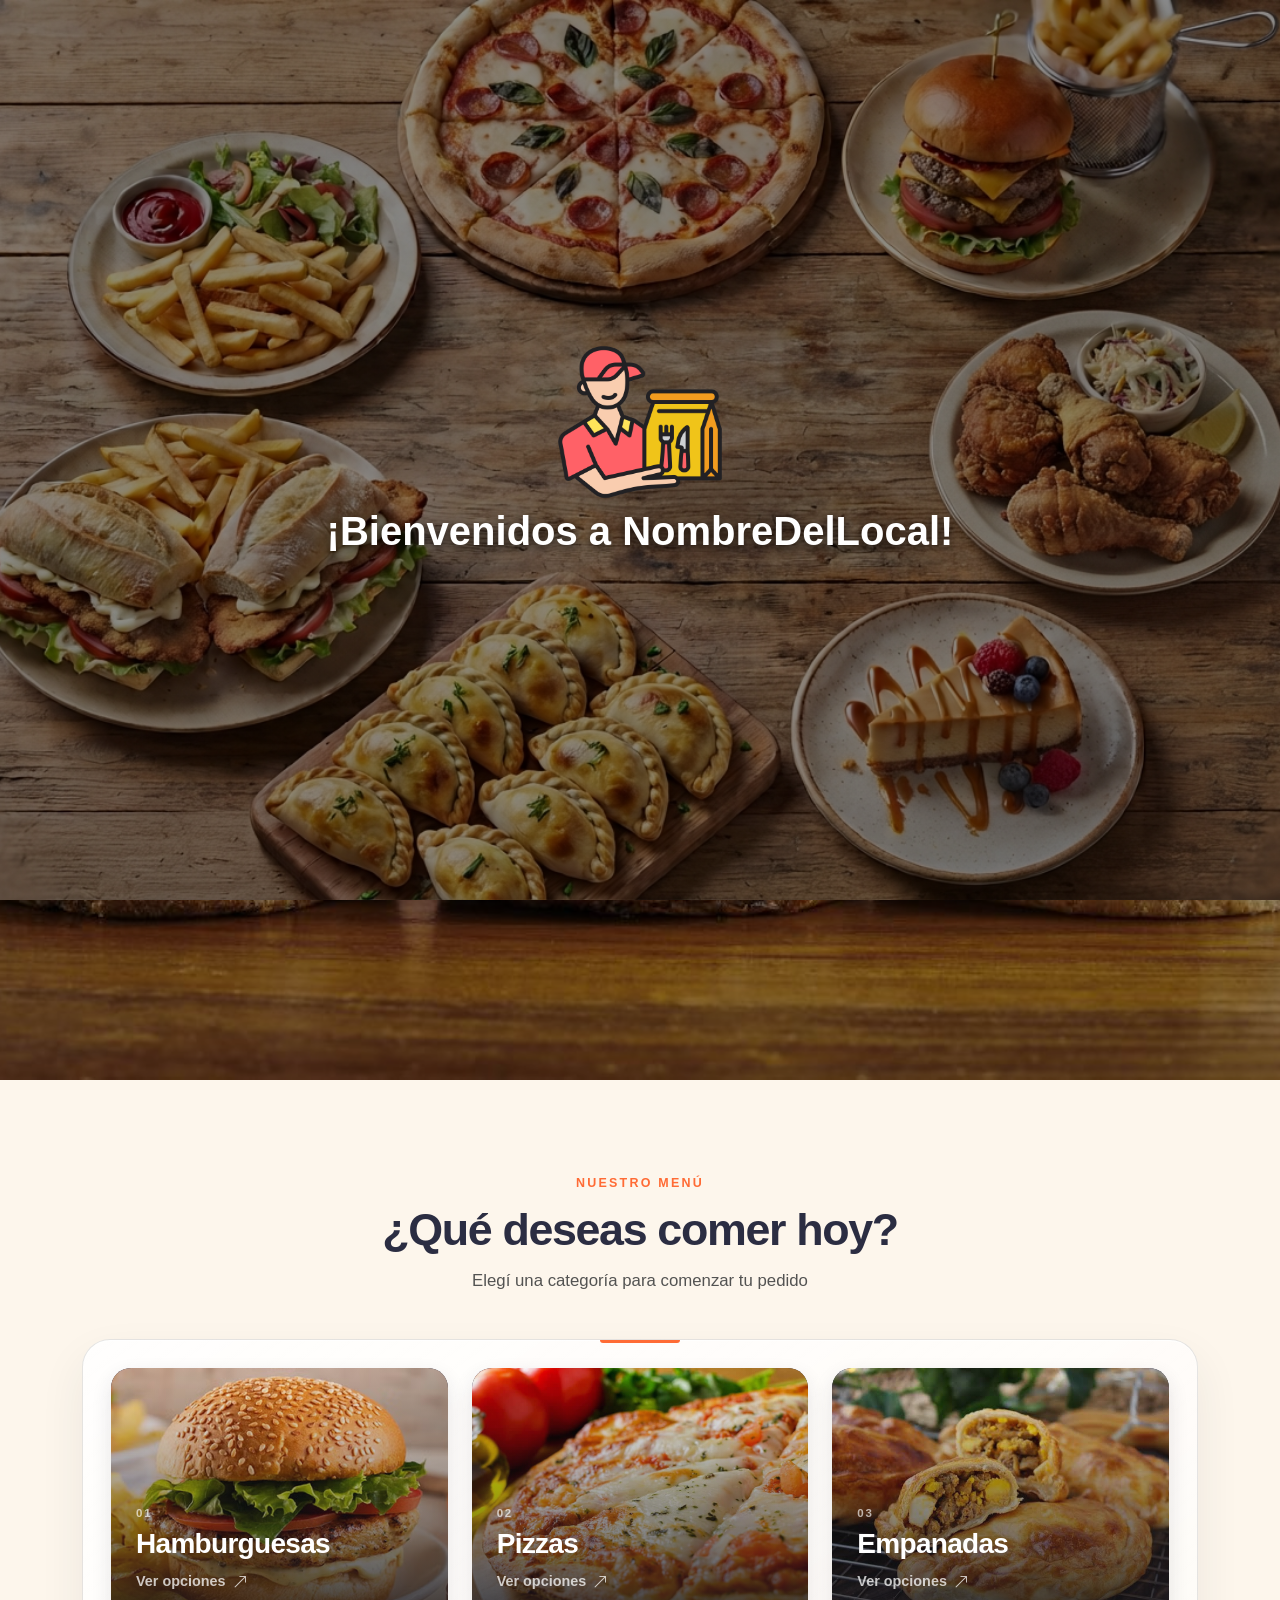
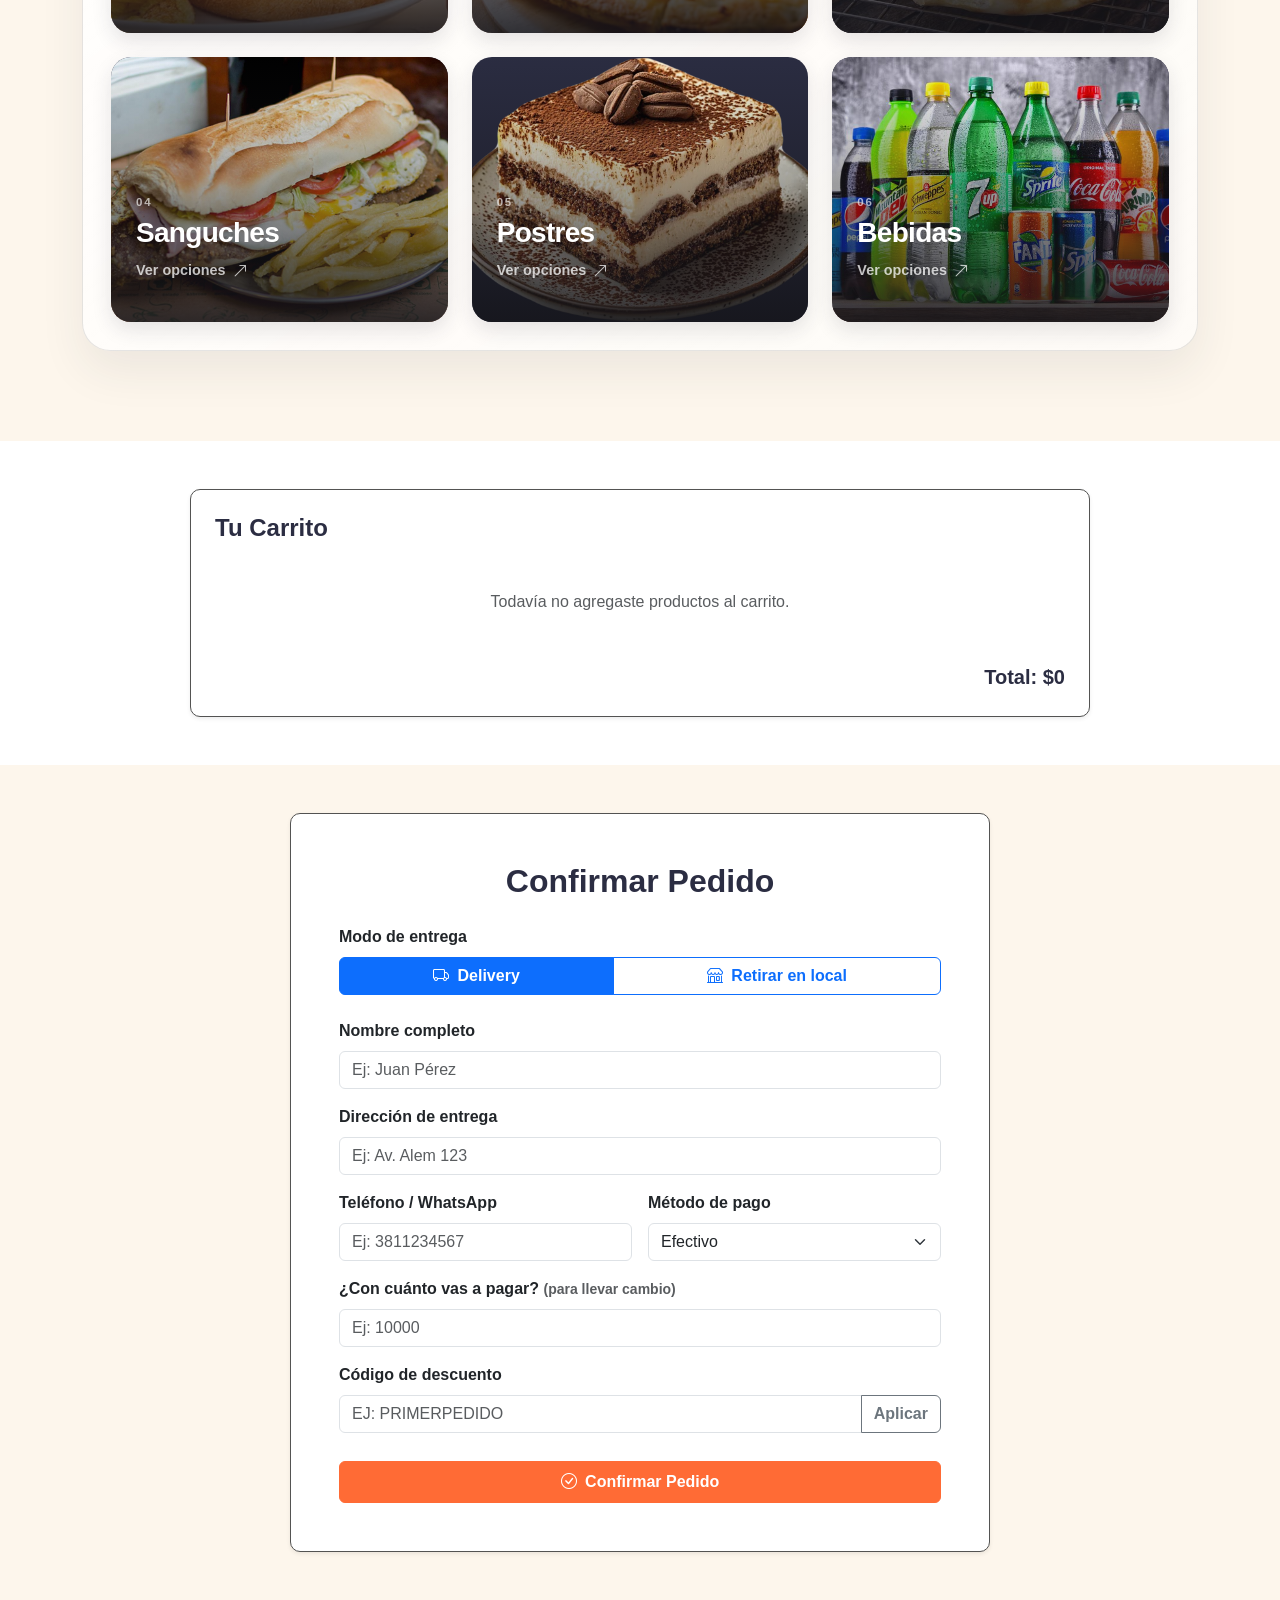
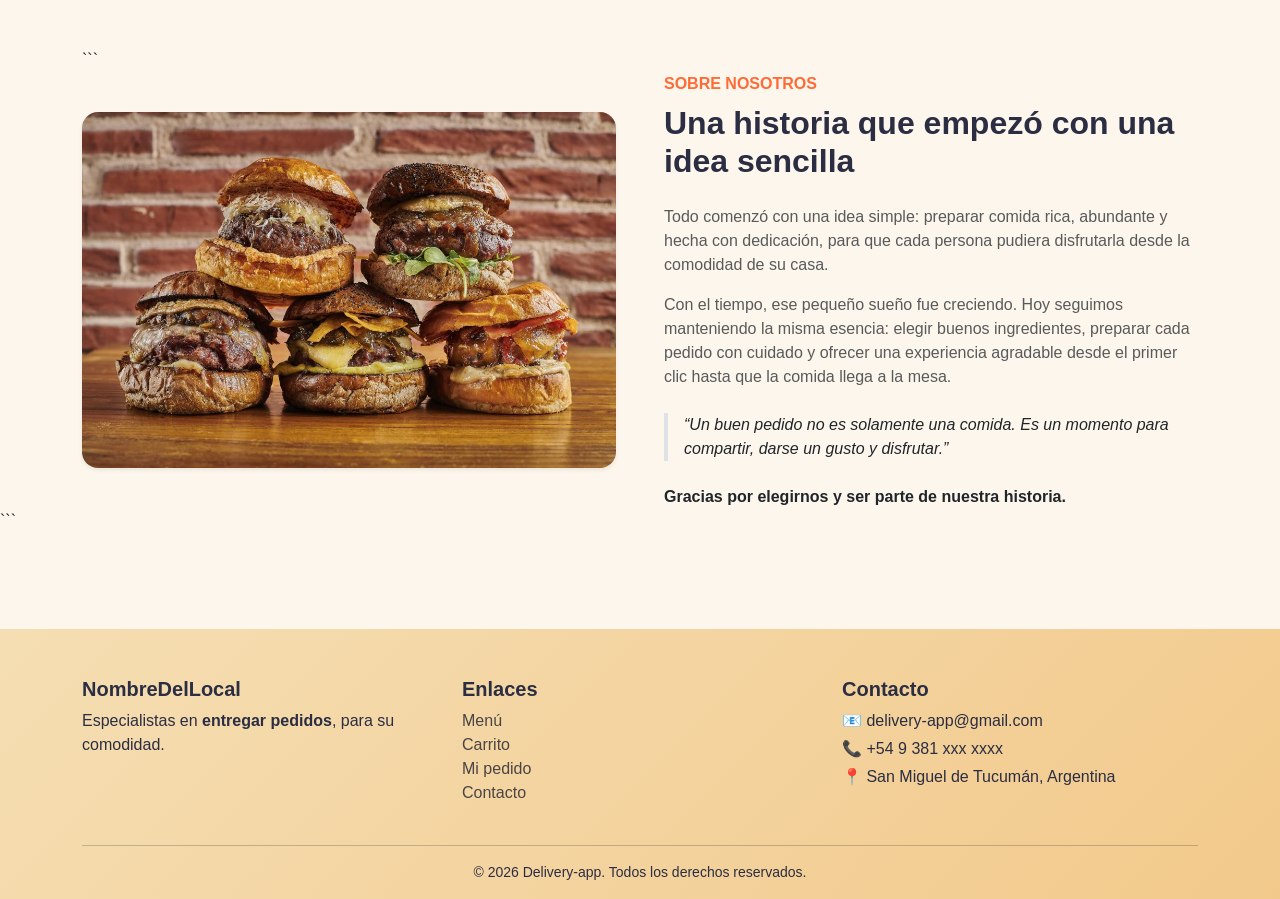
==== commit 13f63c6e: "Merge branch 'dev'" ====
--- a/index.html
+++ b/index.html
@@ -113,303 +113,303 @@
     <main>
 
         <!-- SECCIÓN MENÚ -->
-<section id="menu" class="menu-section">
-
-    <div class="container">
-
-        <!-- Encabezado -->
-        <div class="menu-header text-center">
-            <span class="menu-kicker">NUESTRO MENÚ</span>
-
-            <h2>¿Qué deseas comer hoy?</h2>
-
-            <p>
-                Elegí una categoría para comenzar tu pedido
-            </p>
-        </div>
-
-
-        <!--
-        ============================================================
-        PUNTO DE CONEXIÓN PARA EL SUBMENÚ
-        ============================================================
-
-        COMPAÑERO:
-        Las tarjetas de abajo representan las CATEGORÍAS GENERALES.
-
-        Cada una tiene un atributo "data-category" que identifica
-        la categoría seleccionada:
-
-            hamburguesas
-            pizzas
-            empanadas
-            sanguches
-            postres
-            bebidas
-
-        Cuando desarrolles el SUBMENÚ DE PRODUCTOS, podés utilizar
-        estos atributos para detectar qué categoría seleccionó
-        el usuario.
-
-        Ejemplo:
-
-            data-category="hamburguesas"
-
-        También podés agregar acá el contenedor donde aparecerán
-        los productos específicos después de seleccionar una
-        categoría.
-
-        NO ES NECESARIO MODIFICAR EL DISEÑO DE ESTAS TARJETAS.
-        ============================================================
-        -->
-
-
-        <!-- Contenedor general de categorías -->
-        <div class="menu-categories">
-
-            <div class="row g-4 justify-content-center">
-
-
-                <!-- *Hamburguesas* -->
-                <div class="col-12 col-sm-6 col-lg-4">
-
-                    <div
-                        class="category-card"
-                        data-category="hamburguesas"
-                    >
-
-                        <img
-                            src="media/producto1.avif"
-                            alt="Hamburguesas"
-                            class="category-image"
-                        >
-
-                        <div class="category-overlay">
-
-                            <div class="category-content">
-
-                                <span class="category-number">01</span>
-
-                                <h3>Hamburguesas</h3>
-
-                                <span class="category-action">
-                                    Ver opciones
-                                    <i class="bi bi-arrow-up-right"></i>
-                                </span>
+        <section id="menu" class="menu-section">
+
+            <div class="container">
+
+                <!-- Encabezado -->
+                <div class="menu-header text-center">
+                    <span class="menu-kicker">NUESTRO MENÚ</span>
+
+                    <h2>¿Qué deseas comer hoy?</h2>
+
+                    <p>
+                        Elegí una categoría para comenzar tu pedido
+                    </p>
+                </div>
+
+
+                <!--
+                ============================================================
+                PUNTO DE CONEXIÓN PARA EL SUBMENÚ
+                ============================================================
+
+                COMPAÑERO:
+                Las tarjetas de abajo representan las CATEGORÍAS GENERALES.
+
+                Cada una tiene un atributo "data-category" que identifica
+                la categoría seleccionada:
+
+                    hamburguesas
+                    pizzas
+                    empanadas
+                    sanguches
+                    postres
+                    bebidas
+
+                Cuando desarrolles el SUBMENÚ DE PRODUCTOS, podés utilizar
+                estos atributos para detectar qué categoría seleccionó
+                el usuario.
+
+                Ejemplo:
+
+                    data-category="hamburguesas"
+
+                También podés agregar acá el contenedor donde aparecerán
+                los productos específicos después de seleccionar una
+                categoría.
+
+                NO ES NECESARIO MODIFICAR EL DISEÑO DE ESTAS TARJETAS.
+                ============================================================
+                -->
+
+
+                <!-- Contenedor general de categorías -->
+                <div class="menu-categories">
+
+                    <div class="row g-4 justify-content-center">
+
+
+                        <!-- *Hamburguesas* -->
+                        <div class="col-12 col-sm-6 col-lg-4">
+
+                            <div
+                                class="category-card"
+                                data-category="hamburguesas"
+                            >
+
+                                <img
+                                    src="media/producto1.avif"
+                                    alt="Hamburguesas"
+                                    class="category-image"
+                                >
+
+                                <div class="category-overlay">
+
+                                    <div class="category-content">
+
+                                        <span class="category-number">01</span>
+
+                                        <h3>Hamburguesas</h3>
+
+                                        <span class="category-action">
+                                            Ver opciones
+                                            <i class="bi bi-arrow-up-right"></i>
+                                        </span>
+
+                                    </div>
+
+                                </div>
 
                             </div>
 
                         </div>
 
+
+                        <!-- *Pizzas* -->
+                        <div class="col-12 col-sm-6 col-lg-4">
+
+                            <div
+                                class="category-card"
+                                data-category="pizzas"
+                            >
+
+                                <img
+                                    src="media/producto2.jpg"
+                                    alt="Pizzas"
+                                    class="category-image"
+                                >
+
+                                <div class="category-overlay">
+
+                                    <div class="category-content">
+
+                                        <span class="category-number">02</span>
+
+                                        <h3>Pizzas</h3>
+
+                                        <span class="category-action">
+                                            Ver opciones
+                                            <i class="bi bi-arrow-up-right"></i>
+                                        </span>
+
+                                    </div>
+
+                                </div>
+
+                            </div>
+
+                        </div>
+
+
+                        <!-- *Empanadas* -->
+                        <div class="col-12 col-sm-6 col-lg-4">
+
+                            <div
+                                class="category-card"
+                                data-category="empanadas"
+                            >
+
+                                <img
+                                    src="media/producto4.jpg"
+                                    alt="Empanadas"
+                                    class="category-image"
+                                >
+
+                                <div class="category-overlay">
+
+                                    <div class="category-content">
+
+                                        <span class="category-number">03</span>
+
+                                        <h3>Empanadas</h3>
+
+                                        <span class="category-action">
+                                            Ver opciones
+                                            <i class="bi bi-arrow-up-right"></i>
+                                        </span>
+
+                                    </div>
+
+                                </div>
+
+                            </div>
+
+                        </div>
+
+
+                        <!-- *Sanguches* -->
+                        <div class="col-12 col-sm-6 col-lg-4">
+
+                            <div
+                                class="category-card"
+                                data-category="sanguches"
+                            >
+
+                                <img
+                                    src="media/producto3.png"
+                                    alt="Sanguches"
+                                    class="category-image"
+                                >
+
+                                <div class="category-overlay">
+
+                                    <div class="category-content">
+
+                                        <span class="category-number">04</span>
+
+                                        <h3>Sanguches</h3>
+
+                                        <span class="category-action">
+                                            Ver opciones
+                                            <i class="bi bi-arrow-up-right"></i>
+                                        </span>
+
+                                    </div>
+
+                                </div>
+
+                            </div>
+
+                        </div>
+
+
+                        <!-- *Postres* -->
+                        <div class="col-12 col-sm-6 col-lg-4">
+
+                            <div
+                                class="category-card"
+                                data-category="postres"
+                            >
+
+                                <img
+                                    src="media/producto5.webp"
+                                    alt="Postres"
+                                    class="category-image"
+                                >
+
+                                <div class="category-overlay">
+
+                                    <div class="category-content">
+
+                                        <span class="category-number">05</span>
+
+                                        <h3>Postres</h3>
+
+                                        <span class="category-action">
+                                            Ver opciones
+                                            <i class="bi bi-arrow-up-right"></i>
+                                        </span>
+
+                                    </div>
+
+                                </div>
+
+                            </div>
+
+                        </div>
+
+
+                        <!-- *Bebidas* -->
+                        <div class="col-12 col-sm-6 col-lg-4">
+
+                            <div
+                                class="category-card"
+                                data-category="bebidas"
+                            >
+
+                                <img
+                                    src="media/producto6.jpg"
+                                    alt="Bebidas"
+                                    class="category-image"
+                                >
+
+                                <div class="category-overlay">
+
+                                    <div class="category-content">
+
+                                        <span class="category-number">06</span>
+
+                                        <h3>Bebidas</h3>
+
+                                        <span class="category-action">
+                                            Ver opciones
+                                            <i class="bi bi-arrow-up-right"></i>
+                                        </span>
+
+                                    </div>
+
+                                </div>
+
+                            </div>
+
+                        </div>
+
+
                     </div>
 
                 </div>
 
-
-                <!-- *Pizzas* -->
-                <div class="col-12 col-sm-6 col-lg-4">
-
-                    <div
-                        class="category-card"
-                        data-category="pizzas"
-                    >
-
-                        <img
-                            src="media/producto2.jpg"
-                            alt="Pizzas"
-                            class="category-image"
-                        >
-
-                        <div class="category-overlay">
-
-                            <div class="category-content">
-
-                                <span class="category-number">02</span>
-
-                                <h3>Pizzas</h3>
-
-                                <span class="category-action">
-                                    Ver opciones
-                                    <i class="bi bi-arrow-up-right"></i>
-                                </span>
-
-                            </div>
-
-                        </div>
-
+                <!-- SUBMENÚ DE PRODUCTOS -->
+                <div id="submenu-productos" class="d-none mt-5">
+                
+                    <div class="submenu-header text-center mb-4">
+                
+                        <button id="btn-volver-menu" type="button" class="btn btn-outline-secondary mb-4">
+                            <i class="bi bi-arrow-left"></i>
+                            Volver al menú
+                        </button>
+                
+                        <h3 id="submenu-titulo" class="submenu-titulo"></h3>
+                
                     </div>
-
-                </div>
-
-
-                <!-- *Empanadas* -->
-                <div class="col-12 col-sm-6 col-lg-4">
-
-                    <div
-                        class="category-card"
-                        data-category="empanadas"
-                    >
-
-                        <img
-                            src="media/producto4.jpg"
-                            alt="Empanadas"
-                            class="category-image"
-                        >
-
-                        <div class="category-overlay">
-
-                            <div class="category-content">
-
-                                <span class="category-number">03</span>
-
-                                <h3>Empanadas</h3>
-
-                                <span class="category-action">
-                                    Ver opciones
-                                    <i class="bi bi-arrow-up-right"></i>
-                                </span>
-
-                            </div>
-
-                        </div>
-
-                    </div>
-
-                </div>
-
-
-                <!-- *Sanguches* -->
-                <div class="col-12 col-sm-6 col-lg-4">
-
-                    <div
-                        class="category-card"
-                        data-category="sanguches"
-                    >
-
-                        <img
-                            src="media/producto3.png"
-                            alt="Sanguches"
-                            class="category-image"
-                        >
-
-                        <div class="category-overlay">
-
-                            <div class="category-content">
-
-                                <span class="category-number">04</span>
-
-                                <h3>Sanguches</h3>
-
-                                <span class="category-action">
-                                    Ver opciones
-                                    <i class="bi bi-arrow-up-right"></i>
-                                </span>
-
-                            </div>
-
-                        </div>
-
-                    </div>
-
-                </div>
-
-
-                <!-- *Postres* -->
-                <div class="col-12 col-sm-6 col-lg-4">
-
-                    <div
-                        class="category-card"
-                        data-category="postres"
-                    >
-
-                        <img
-                            src="media/producto5.webp"
-                            alt="Postres"
-                            class="category-image"
-                        >
-
-                        <div class="category-overlay">
-
-                            <div class="category-content">
-
-                                <span class="category-number">05</span>
-
-                                <h3>Postres</h3>
-
-                                <span class="category-action">
-                                    Ver opciones
-                                    <i class="bi bi-arrow-up-right"></i>
-                                </span>
-
-                            </div>
-
-                        </div>
-
-                    </div>
-
-                </div>
-
-
-                <!-- *Bebidas* -->
-                <div class="col-12 col-sm-6 col-lg-4">
-
-                    <div
-                        class="category-card"
-                        data-category="bebidas"
-                    >
-
-                        <img
-                            src="media/producto6.jpg"
-                            alt="Bebidas"
-                            class="category-image"
-                        >
-
-                        <div class="category-overlay">
-
-                            <div class="category-content">
-
-                                <span class="category-number">06</span>
-
-                                <h3>Bebidas</h3>
-
-                                <span class="category-action">
-                                    Ver opciones
-                                    <i class="bi bi-arrow-up-right"></i>
-                                </span>
-
-                            </div>
-
-                        </div>
-
-                    </div>
-
-                </div>
-
-
-            </div>
-
-        </div>
-
-        <!-- SUBMENÚ DE PRODUCTOS -->
-        <div id="submenu-productos" class="d-none mt-5">
-        
-            <div class="submenu-header text-center mb-4">
-        
-                <button id="btn-volver-menu" type="button" class="btn btn-outline-secondary mb-4">
-                    <i class="bi bi-arrow-left"></i>
-                    Volver al menú
-                </button>
-        
-                <h3 id="submenu-titulo" class="submenu-titulo"></h3>
-        
-            </div>
-        
-            <div id="submenu-lista" class="row g-4 justify-content-center"></div>
-        
-        </div>
-
-    </div>
-</section>
+                
+                    <div id="submenu-lista" class="row g-4 justify-content-center"></div>
+                
+                </div>
+
+            </div>
+        </section>
 
         <!-- SECCIÓN CARRITO -->
         <aside id="carrito" class="py-5 bg-white">
@@ -418,19 +418,9 @@
                     <div class="card-body p-4">
                         <h2 class="h4 fw-bold mb-4 brand-title">Tu Carrito</h2>
                         <ul class="list-group list-group-flush">
-                            <li class="list-group-item d-flex flex-column flex-md-row align-items-md-center justify-content-between gap-3 py-3" data-id="1">
-                                <span class="fw-bold">Hamburguesa Clásica</span>
-                                <div class="d-flex align-items-center gap-2">
-                                    <button class="btn btn-sm brand-btn-primary" type="button">-</button>
-                                    <span class="fw-bold">1</span>
-                                    <button class="btn btn-sm brand-btn-primary" type="button">+</button>
-                                </div>
-                                <span class="fw-bold text-end">$11.999</span>
-                                <button class="btn btn-sm btn-danger" type="button">Eliminar</button>
-                            </li>
                         </ul>
                         <div class="d-flex justify-content-end mt-4">
-                            <p class="fs-5 fw-bold brand-title mb-0">Total: <span id="total-precio">$11.999</span></p>
+                            <p class="fs-5 fw-bold brand-title mb-0">Total: <span id="total-precio">$0</span></p>
                         </div>
                     </div>
                 </div>
@@ -443,34 +433,89 @@
                 <div class="card shadow-sm brand-card mx-auto" style="max-width: 700px;">
                     <div class="card-body p-4 p-md-5">
                         <h2 class="text-center fw-bold mb-4 brand-title">Confirmar Pedido</h2>
-                        <form id="form-pedido" class="row g-3">
+
+                        <form id="form-pedido" class="row g-3" novalidate>
+
+                            <!-- Modo de Entrega -->
+                            <div class="col-12 mb-2">
+                                <label class="form-label fw-semibold d-block">Modo de entrega</label>
+                                <div class="btn-group w-100" role="group" aria-label="Modo de entrega">
+                                    <input type="radio" class="btn-check" name="tipo-entrega" id="entrega-delivery" value="delivery" checked>
+                                    <label class="btn btn-outline-primary fw-bold" for="entrega-delivery">
+                                        <i class="bi bi-truck me-1"></i> Delivery
+                                    </label>
+
+                                    <input type="radio" class="btn-check" name="tipo-entrega" id="entrega-retiro" value="retiro">
+                                    <label class="btn btn-outline-primary fw-bold" for="entrega-retiro">
+                                        <i class="bi bi-shop me-1"></i> Retirar en local
+                                    </label>
+                                </div>
+                            </div>
+
+                            <!-- Nombre completo -->
                             <div class="col-12">
                                 <label for="nombre" class="form-label fw-semibold">Nombre completo</label>
-                                <input type="text" class="form-control" id="nombre" name="nombre" required>
-                            </div>
-
-                            <div class="col-12">
+                                <input type="text" class="form-control" id="nombre" name="nombre" required placeholder="Ej: Juan Pérez">
+                                <div class="invalid-feedback">Por favor, ingresá tu nombre completo.</div>
+                            </div>
+
+                            <!-- Dirección de entrega (dinámico según envío) -->
+                            <div class="col-12" id="grupo-direccion">
                                 <label for="direccion" class="form-label fw-semibold">Dirección de entrega</label>
-                                <input type="text" class="form-control" id="direccion" name="direccion" required>
-                            </div>
-
+                                <input type="text" class="form-control" id="direccion" name="direccion" required placeholder="Ej: Av. Alem 123">
+                                <div class="invalid-feedback">Ingresá una dirección válida para la entrega.</div>
+                            </div>
+
+                            <!-- Teléfono (Validación en tiempo real) -->
                             <div class="col-12 col-md-6">
-                                <label for="telefono" class="form-label fw-semibold">Teléfono</label>
-                                <input type="tel" class="form-control" id="telefono" name="telefono" required>
-                            </div>
-
+                                <label for="telefono" class="form-label fw-semibold">Teléfono / WhatsApp</label>
+                                <input type="tel" class="form-control" id="telefono" name="telefono" required placeholder="Ej: 3811234567">
+                                <div class="invalid-feedback">Ingresá un número válido (mínimo 10 dígitos sin 0 ni 15).</div>
+                            </div>
+
+                            <!-- Método de pago -->
                             <div class="col-12 col-md-6">
                                 <label for="metodo-pago" class="form-label fw-semibold">Método de pago</label>
                                 <select class="form-select" id="metodo-pago" name="metodo-pago">
                                     <option value="efectivo">Efectivo</option>
-                                    <option value="tarjeta">Tarjeta</option>
                                     <option value="transferencia">Transferencia</option>
+                                    <option value="tarjeta">Tarjeta (POSNET al entregar)</option>
                                 </select>
                             </div>
 
+                            <!-- Detalle dinámico para Efectivo -->
+                            <div class="col-12" id="campo-vuelto">
+                                <label for="monto-efectivo" class="form-label fw-semibold">¿Con cuánto vas a pagar? <small class="text-muted">(para llevar cambio)</small></label>
+                                <input type="number" class="form-control" id="monto-efectivo" placeholder="Ej: 10000" min="0">
+                                <div class="invalid-feedback" id="feedback-efectivo">El monto ingresado debe ser mayor o igual al total a pagar.</div>
+                            </div>
+
+                            <!-- Detalle dinámico para Transferencia -->
+                            <div class="col-12 d-none" id="info-transferencia">
+                                <div class="alert alert-info border-0 shadow-sm mb-0">
+                                    <p class="fw-bold mb-1"><i class="bi bi-bank me-1"></i> Datos para transferir:</p>
+                                    <p class="small mb-1"><strong>Alias:</strong> nombredellocal.mp</p>
+                                    <p class="small mb-0"><strong>CBU:</strong> 0000003100012345678901</p>
+                                </div>
+                            </div>
+
+                            <!-- Código de Descuento -->
+                            <div class="col-12 mt-3">
+                                <label for="codigo-descuento" class="form-label fw-semibold">Código de descuento</label>
+                                <div class="input-group">
+                                    <input type="text" class="form-control text-uppercase" id="codigo-descuento" placeholder="Ej: PRIMERPEDIDO">
+                                    <button class="btn btn-outline-secondary fw-bold" type="button" id="btn-aplicar-cupon">Aplicar</button>
+                                </div>
+                                <div id="mensaje-cupon" class="form-text mt-1"></div>
+                            </div>
+
+                            <!-- Botón de Confirmación -->
                             <div class="col-12 mt-4">
-                                <button type="submit" class="btn brand-btn-primary w-100 py-2 fw-bold">Confirmar Pedido</button>
-                            </div>
+                                <button type="submit" class="btn brand-btn-primary w-100 py-2 fw-bold">
+                                    <i class="bi bi-check-circle me-1"></i> Confirmar Pedido
+                                </button>
+                            </div>
+
                         </form>
                     </div>
                 </div>
@@ -492,62 +537,61 @@
 
         <section id="sobre-nosotros" class="py-5">
             <div class="container">
-
-        ```
-            <div class="row align-items-center g-5">
-
-                <!-- Imagen -->
-                <div class="col-12 col-lg-6">
-                    <img
-                        src="media/carrusel-producto1.jpg"
-                        class="img-fluid rounded-4 shadow-sm w-100"
-                        alt="Comida preparada por NombreDelLocal"
-                    >
-                </div>
-
-                <!-- Historia -->
-                <div class="col-12 col-lg-6">
-
-                    <p class="fw-bold mb-2 brand-precio">
-                        SOBRE NOSOTROS
-                    </p>
-
-                    <h2 class="fw-bold mb-4 brand-title">
-                        Una historia que empezó con una idea sencilla
-                    </h2>
-
-                    <p class="text-muted">
-                        Todo comenzó con una idea simple: preparar comida rica,
-                        abundante y hecha con dedicación, para que cada persona
-                        pudiera disfrutarla desde la comodidad de su casa.
-                    </p>
-
-                    <p class="text-muted">
-                        Con el tiempo, ese pequeño sueño fue creciendo. Hoy
-                        seguimos manteniendo la misma esencia: elegir buenos
-                        ingredientes, preparar cada pedido con cuidado y ofrecer
-                        una experiencia agradable desde el primer clic hasta
-                        que la comida llega a la mesa.
-                    </p>
-
-                    <blockquote class="border-start border-4 ps-3 my-4">
-                        <p class="fst-italic mb-0">
-                            “Un buen pedido no es solamente una comida.
-                            Es un momento para compartir, darse un gusto
-                            y disfrutar.”
+                ```
+                <div class="row align-items-center g-5">
+
+                    <!-- Imagen -->
+                    <div class="col-12 col-lg-6">
+                        <img
+                            src="media/carrusel-producto1.jpg"
+                            class="img-fluid rounded-4 shadow-sm w-100"
+                            alt="Comida preparada por NombreDelLocal"
+                        >
+                    </div>
+
+                    <!-- Historia -->
+                    <div class="col-12 col-lg-6">
+
+                        <p class="fw-bold mb-2 brand-precio">
+                            SOBRE NOSOTROS
                         </p>
-                    </blockquote>
-
-                    <p class="fw-bold mb-0">
-                        Gracias por elegirnos y ser parte de nuestra historia.
-                    </p>
-
-                </div>
-
-            </div>
-
-        </div>
-        ```
+
+                        <h2 class="fw-bold mb-4 brand-title">
+                            Una historia que empezó con una idea sencilla
+                        </h2>
+
+                        <p class="text-muted">
+                            Todo comenzó con una idea simple: preparar comida rica,
+                            abundante y hecha con dedicación, para que cada persona
+                            pudiera disfrutarla desde la comodidad de su casa.
+                        </p>
+
+                        <p class="text-muted">
+                            Con el tiempo, ese pequeño sueño fue creciendo. Hoy
+                            seguimos manteniendo la misma esencia: elegir buenos
+                            ingredientes, preparar cada pedido con cuidado y ofrecer
+                            una experiencia agradable desde el primer clic hasta
+                            que la comida llega a la mesa.
+                        </p>
+
+                        <blockquote class="border-start border-4 ps-3 my-4">
+                            <p class="fst-italic mb-0">
+                                “Un buen pedido no es solamente una comida.
+                                Es un momento para compartir, darse un gusto
+                                y disfrutar.”
+                            </p>
+                        </blockquote>
+
+                        <p class="fw-bold mb-0">
+                            Gracias por elegirnos y ser parte de nuestra historia.
+                        </p>
+
+                    </div>
+
+                </div>
+
+            </div>
+            ```
 
         </section>
 
